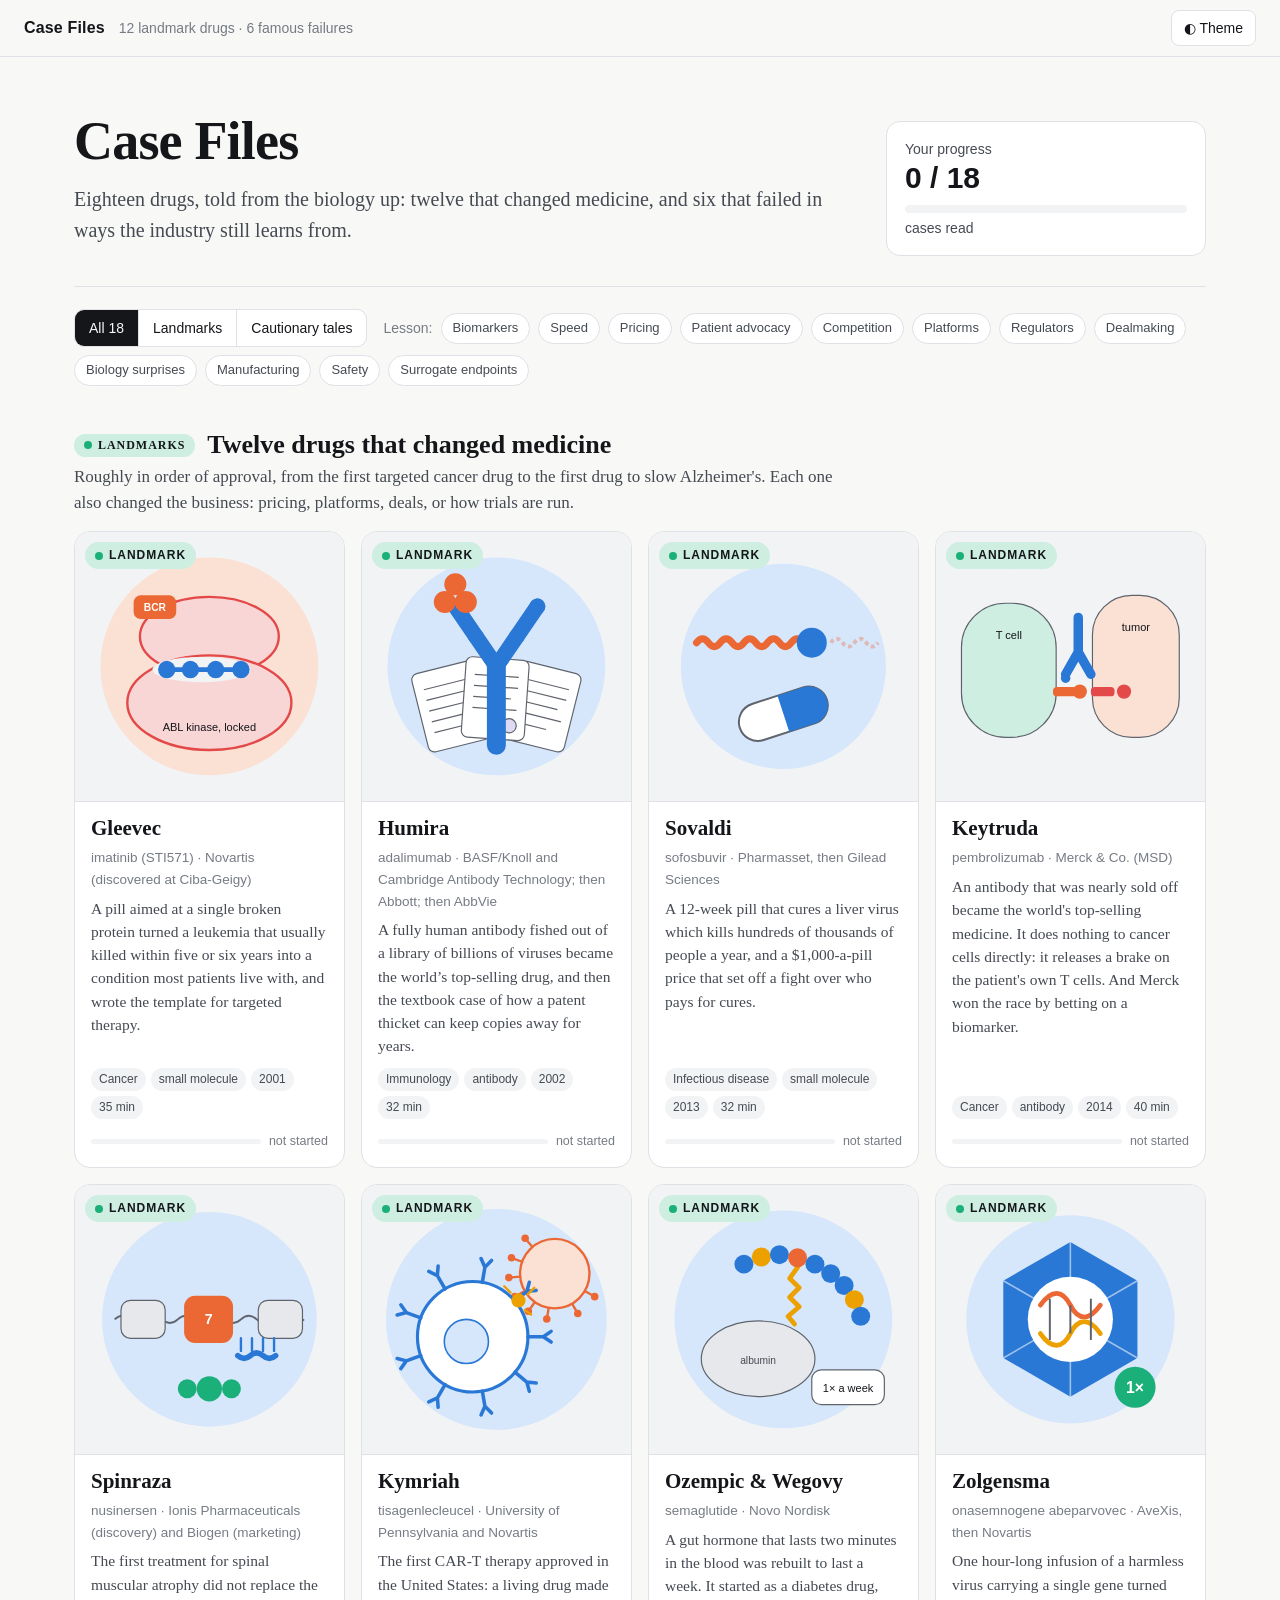
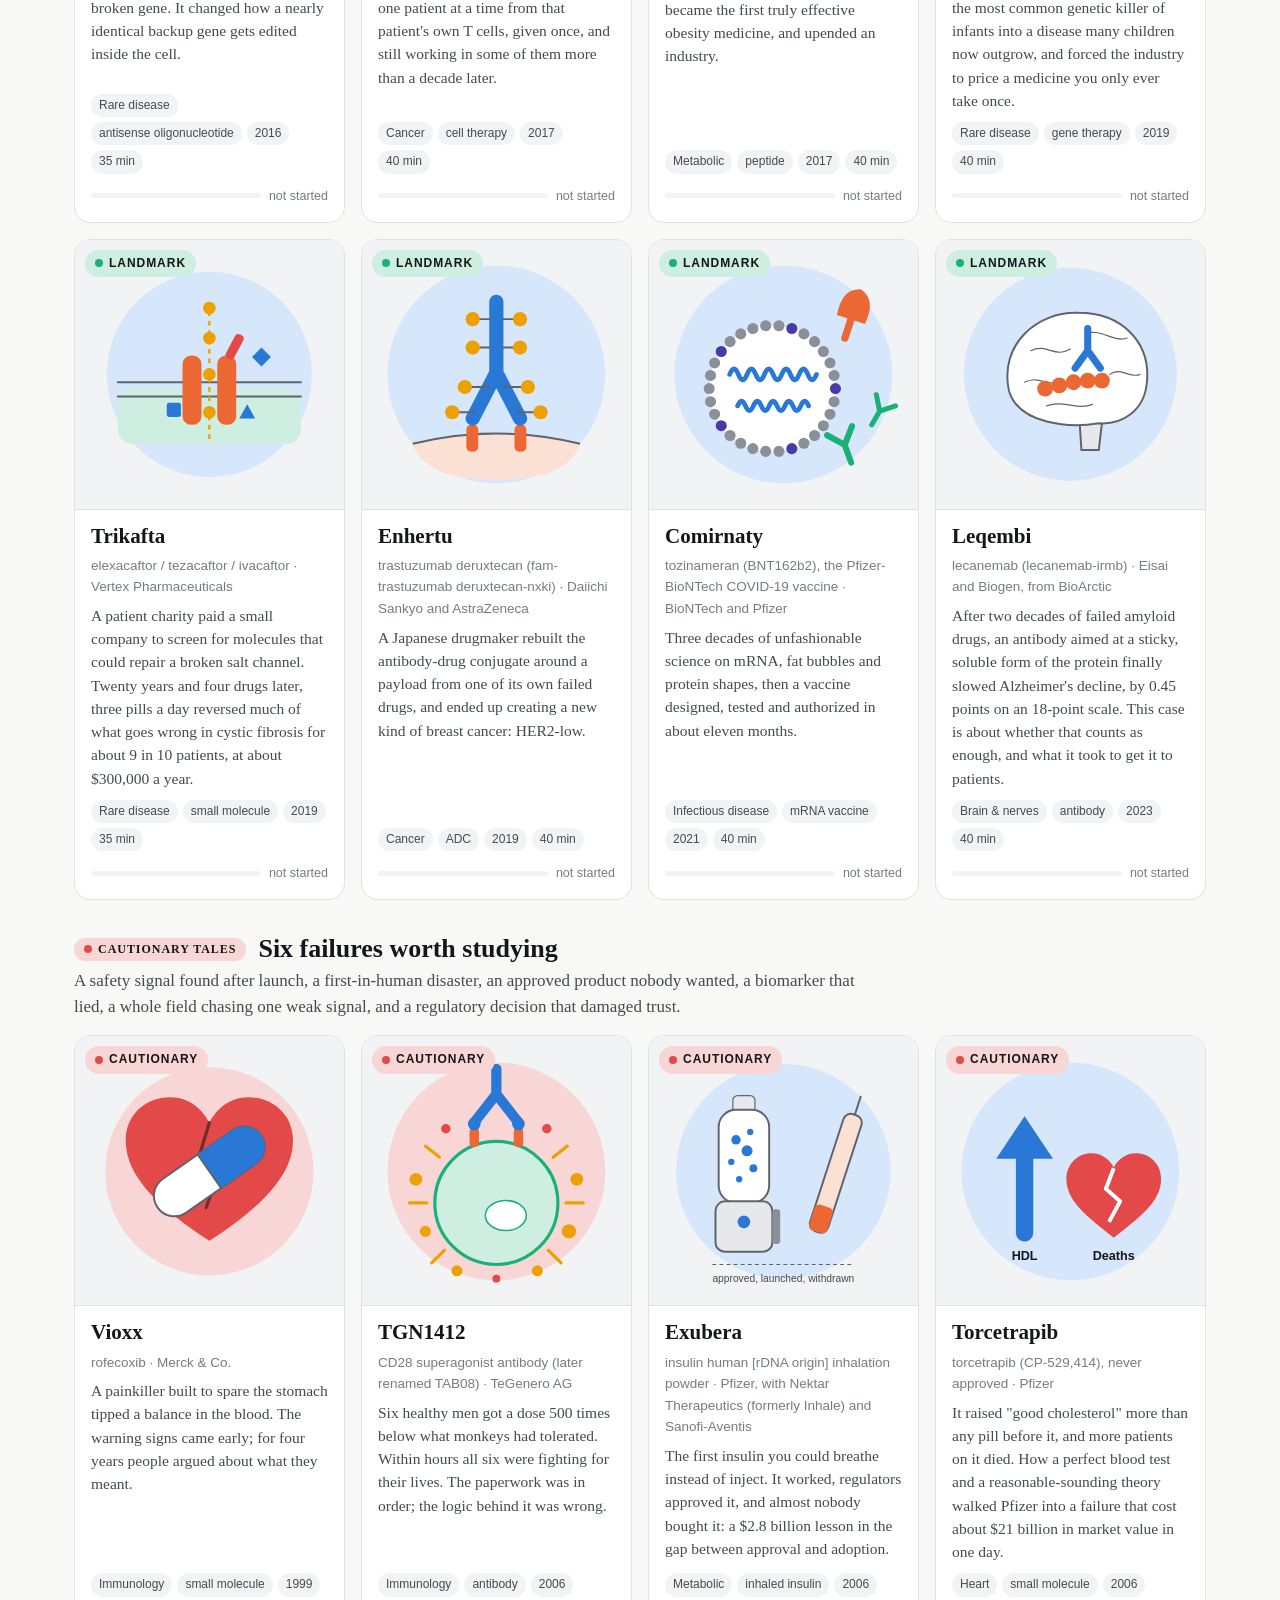
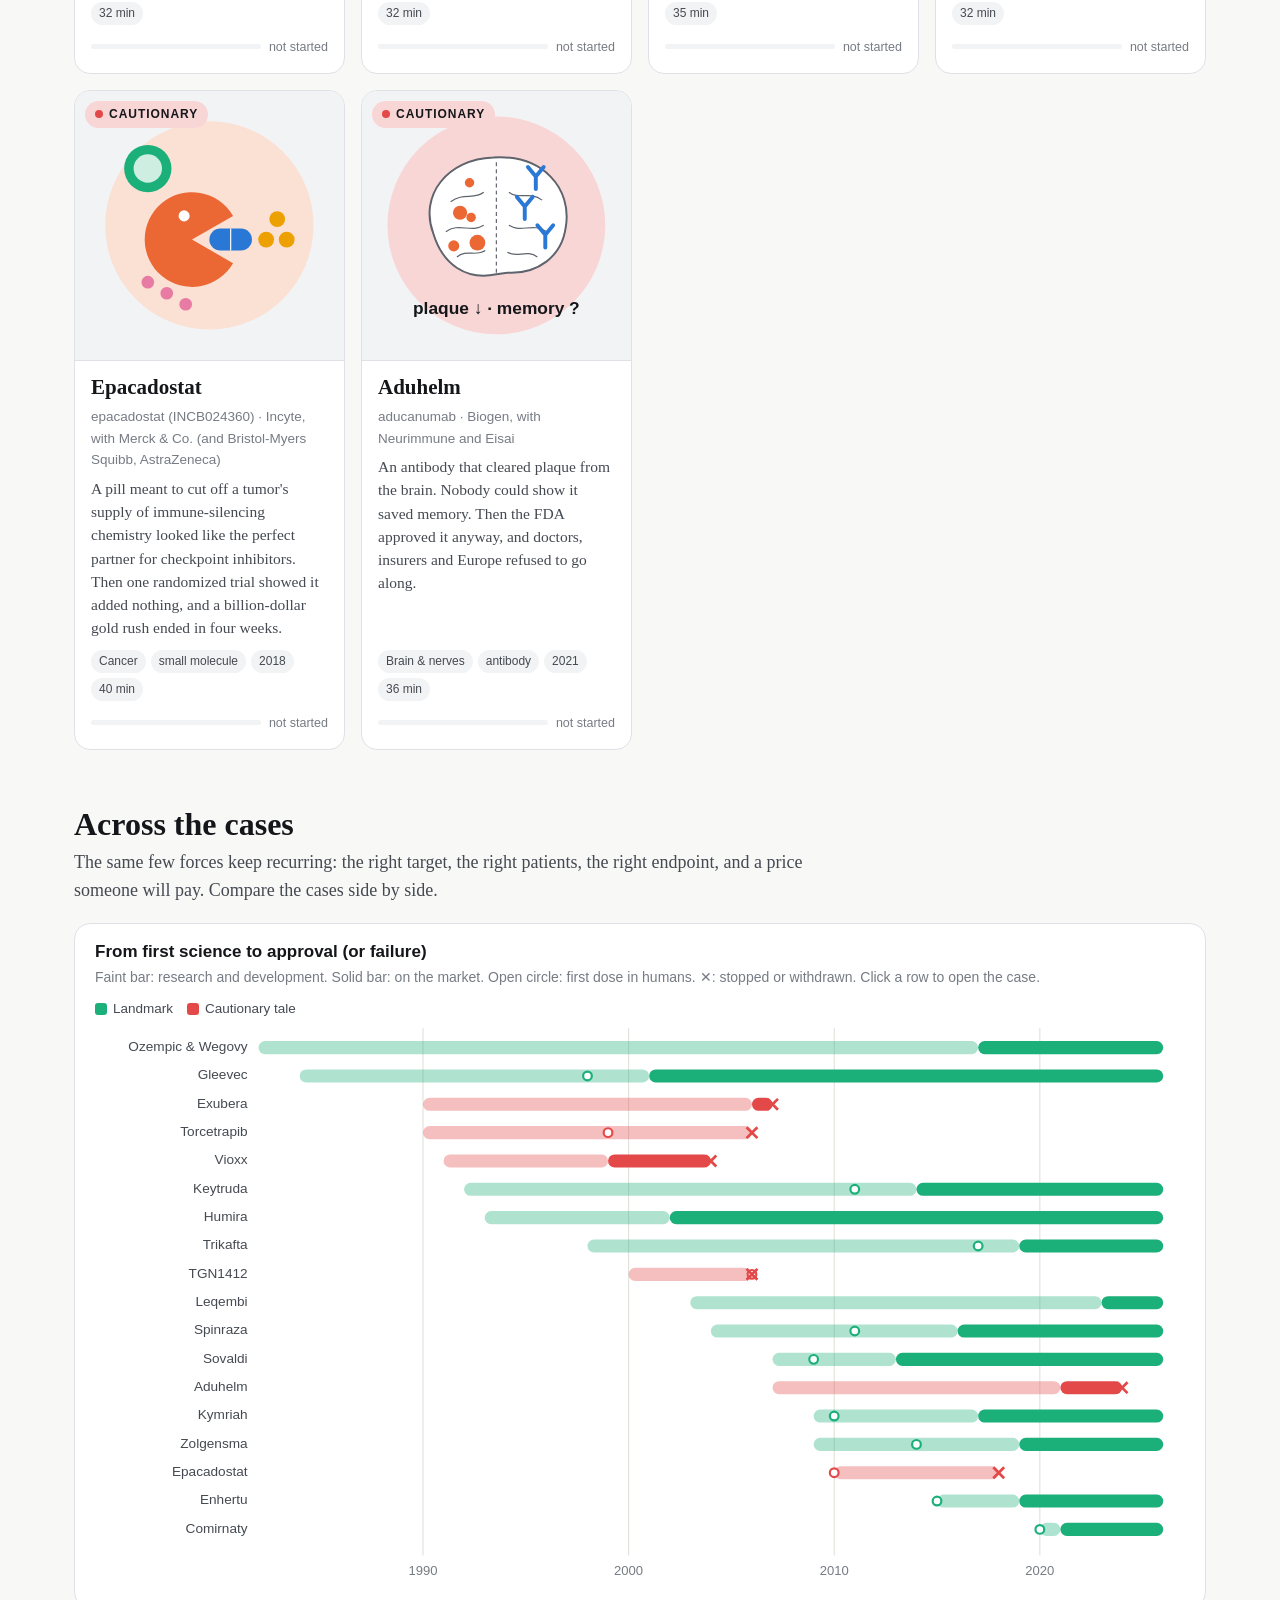
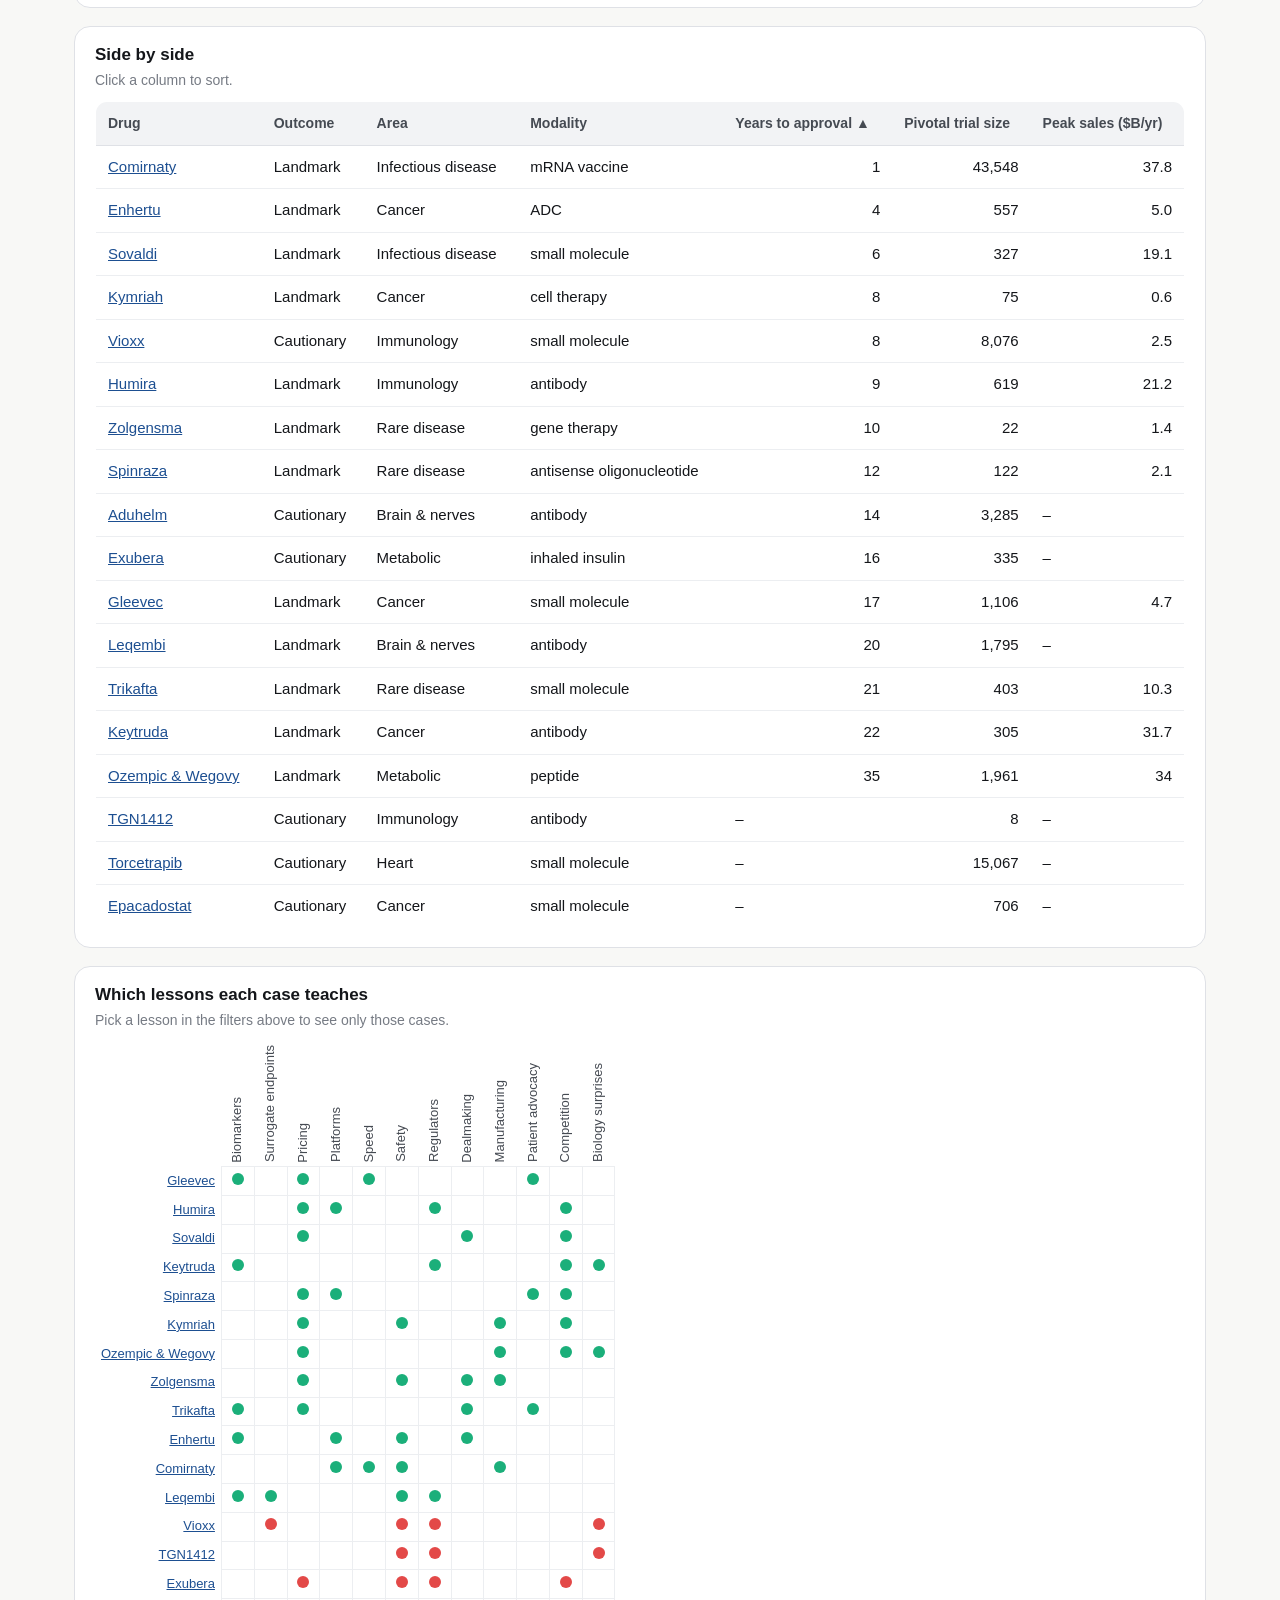
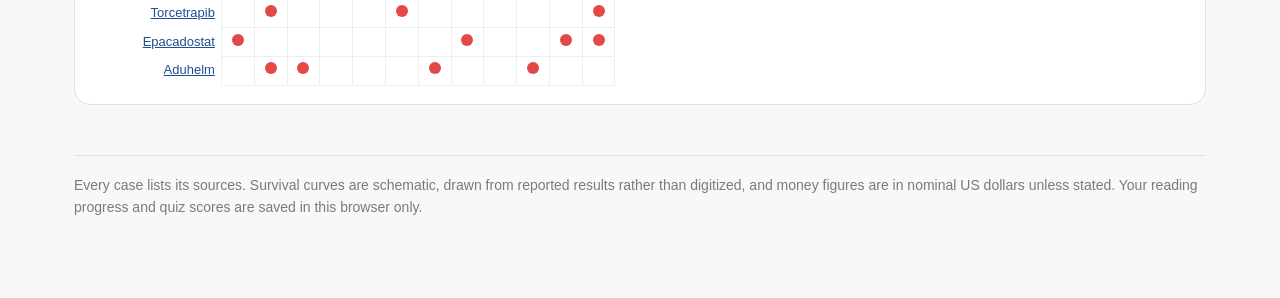
==== index.html @ f57b3790 "Case Files: 18 cases, engine, hub (baseline before overnight review) Co-Authored-By: Claude Opus 5.5" ====
<!doctype html>
<html lang="en">
<head>
<meta charset="utf-8">
<meta name="viewport" content="width=device-width, initial-scale=1">
<title>Case Files: 12 landmark drugs and 6 famous failures</title>
<link rel="stylesheet" href="shared/style.css">
<style>
  .wrap { max-width: 1180px; margin: 0 auto; padding: 0 24px 80px; }
  .hubhero { padding: 56px 0 30px; display: grid; grid-template-columns: minmax(0, 1fr) 320px; gap: 40px; align-items: end; border-bottom: 1px solid var(--rule); }
  @media (max-width: 860px) { .hubhero { grid-template-columns: 1fr; } }
  .hubhero h1 { font: 700 54px/1.05 var(--serif); margin: 0 0 14px; letter-spacing: -.015em; }
  .hubhero p { font: 400 20px/1.55 var(--serif); color: var(--ink-2); margin: 0 0 10px; max-width: 38em; }
  .me { background: var(--panel); border: 1px solid var(--rule); border-radius: 14px; padding: 16px 18px; }
  .me .v { font: 700 30px var(--sans); } .me .l { color: var(--ink-2); font-size: 14px; }
  .me .bar { height: 8px; background: var(--panel-2); border-radius: 99px; overflow: hidden; margin: 10px 0 4px; } .me .bar i { display: block; height: 100%; background: var(--win); }
  .filters { display: flex; flex-wrap: wrap; gap: 8px; align-items: center; padding: 22px 0 10px; }
  .seg { display: inline-flex; border: 1px solid var(--rule); border-radius: 10px; overflow: hidden; background: var(--panel); }
  .seg button { border: 0; background: none; padding: 7px 14px; font-size: 14px; border-right: 1px solid var(--rule); }
  .seg button:last-child { border-right: 0; }
  .seg button[aria-pressed="true"] { background: var(--ink); color: var(--paper); }
  .tchip { border: 1px solid var(--rule); background: var(--panel); border-radius: 999px; padding: 4px 11px; font-size: 13px; color: var(--ink-2); }
  .tchip[aria-pressed="true"] { background: var(--ink); color: var(--paper); border-color: var(--ink); }
  .grp-h { font: 700 26px var(--serif); margin: 34px 0 4px; display: flex; align-items: center; gap: 12px; }
  .grp-p { color: var(--ink-2); font: 400 17px/1.5 var(--serif); margin: 0 0 16px; max-width: 46em; }
  .cards { display: grid; grid-template-columns: repeat(auto-fill, minmax(270px, 1fr)); gap: 16px; }
  .ccard { display: flex; flex-direction: column; background: var(--panel); border: 1px solid var(--rule); border-radius: 16px; overflow: hidden; text-decoration: none; color: var(--ink); transition: transform .15s ease, box-shadow .15s ease; }
  .ccard:hover { transform: translateY(-2px); box-shadow: 0 10px 28px rgba(0,0,0,.08); }
  .ccard .art { background: var(--il-bg); aspect-ratio: 16 / 10; display: flex; align-items: center; justify-content: center; border-bottom: 1px solid var(--rule); position: relative; }
  .ccard .art svg { height: 88%; width: auto; }
  .ccard .art .k { position: absolute; top: 10px; left: 10px; }
  .ccard .body { padding: 14px 16px 16px; display: flex; flex-direction: column; gap: 6px; flex: 1; }
  .ccard h3 { font: 700 21px/1.2 var(--serif); margin: 0; }
  .ccard .gen { font-size: 13.5px; color: var(--ink-3); }
  .ccard .tag { font: 400 15.5px/1.5 var(--serif); color: var(--ink-2); flex: 1; }
  .ccard .meta { display: flex; flex-wrap: wrap; gap: 5px; margin-top: 4px; }
  .ccard .meta span { font-size: 12px; padding: 2px 8px; border-radius: 99px; background: var(--panel-2); color: var(--ink-2); }
  .ccard .prog { display: flex; align-items: center; gap: 8px; font-size: 12.5px; color: var(--ink-3); margin-top: 6px; }
  .ccard .prog .bar { flex: 1; height: 5px; background: var(--panel-2); border-radius: 99px; overflow: hidden; } .ccard .prog .bar i { display: block; height: 100%; background: var(--win); }
  .ccard.pending { opacity: .5; pointer-events: none; }
  .across { margin-top: 56px; }
  .across h2 { font: 700 32px var(--serif); margin: 0 0 6px; }
  .across > p { font: 400 18px/1.55 var(--serif); color: var(--ink-2); max-width: 44em; margin: 0 0 18px; }
  .panel { background: var(--panel); border: 1px solid var(--rule); border-radius: 16px; padding: 18px 20px; margin-bottom: 18px; }
  .panel h3 { font: 650 17px var(--sans); margin: 0 0 4px; } .panel .sub { color: var(--ink-3); font-size: 14px; margin-bottom: 10px; }
  table.cmp th { cursor: pointer; white-space: nowrap; user-select: none; }
  table.cmp td.n { text-align: right; font-variant-numeric: tabular-nums; }
  .matrix { overflow-x: auto; }
  .matrix table { border-collapse: collapse; font-size: 13px; }
  .matrix th { font-weight: 500; color: var(--ink-2); padding: 4px 6px; }
  .matrix th.rot { height: 120px; vertical-align: bottom; } .matrix th.rot div { writing-mode: vertical-rl; transform: rotate(180deg); white-space: nowrap; }
  .matrix td { width: 30px; height: 26px; text-align: center; border: 1px solid var(--rule-2); }
  .matrix td .d { display: inline-block; width: 12px; height: 12px; border-radius: 50%; }
  .matrix tr:hover td, .matrix tr:hover th { background: var(--wash); }
  .foot { margin-top: 50px; color: var(--ink-3); font-size: 14px; border-top: 1px solid var(--rule); padding-top: 18px; }
</style>
</head>
<body>
<div class="topbar"><a class="home" href="index.html">Case Files</a><span class="crumb">12 landmark drugs · 6 famous failures</span><span class="spacer"></span><button class="btn" id="themeBtn">◐ Theme</button></div>
<div class="wrap">
  <header class="hubhero">
    <div>
      <h1>Case Files</h1>
      <p>Eighteen drugs, told from the biology up: twelve that changed medicine, and six that failed in ways the industry still learns from.</p>
    </div>
    <div class="me" id="me"></div>
  </header>
  <div class="filters" id="filters"></div>
  <div id="groups"></div>
  <section class="across" id="across"></section>
  <div class="foot">Every case lists its sources. Survival curves are schematic, drawn from reported results rather than digitized, and money figures are in nominal US dollars unless stated. Your reading progress and quiz scores are saved in this browser only.</div>
</div>
<script src="shared/cases-index.js"></script>
<script src="shared/glossary.js"></script>
<script src="shared/engine.js"></script>
<script>
const {esc, fmt, store} = CF;
CF.wireTips();
document.getElementById('themeBtn').onclick = CF.toggleTheme;
const THEMES = {'biomarkers': 'Biomarkers', 'surrogate-endpoints': 'Surrogate endpoints', 'pricing': 'Pricing', 'platform': 'Platforms', 'speed': 'Speed', 'safety': 'Safety', 'regulatory': 'Regulators', 'dealmaking': 'Dealmaking', 'manufacturing': 'Manufacturing', 'patient-advocacy': 'Patient advocacy', 'competition': 'Competition', 'biology-surprise': 'Biology surprises'};
const AREAS = {oncology: 'Cancer', immunology: 'Immunology', metabolic: 'Metabolic', neuro: 'Brain & nerves', rare: 'Rare disease', infectious: 'Infectious disease', cardio: 'Heart'};
const S = {kind: 'all', theme: null};
let loaded = 0;
// load every case file; missing ones just show as "in preparation"
CASE_INDEX.forEach(k => { const sc = document.createElement('script'); sc.src = `cases/${k.id}.js`; sc.onload = sc.onerror = () => { if (++loaded === CASE_INDEX.length) render(); }; document.head.appendChild(sc); });

function render() {
  const all = CASE_INDEX.map(k => ({...k, c: CASES[k.id]}));
  // progress panel
  const read = all.filter(k => (store.get('progress:' + k.id, 0) || 0) >= 80).length, quizzes = all.map(k => store.get('quiz:' + k.id, null)).filter(Boolean);
  const qp = quizzes.length ? Math.round(100 * quizzes.reduce((a, q) => a + q.right, 0) / quizzes.reduce((a, q) => a + q.total, 0)) : null;
  document.getElementById('me').innerHTML = `<div class="l">Your progress</div><div class="v">${read} / ${all.length}</div><div class="bar"><i style="width:${100 * read / all.length}%"></i></div>
    <div class="l">cases read${quizzes.length ? ` · ${quizzes.length} quizzes taken, ${qp}% correct` : ''}</div>`;
  // filters
  const themesUsed = [...new Set(all.flatMap(k => (k.c && k.c.themes) || []))].filter(t => THEMES[t]);
  document.getElementById('filters').innerHTML = `<span class="seg">${[['all', 'All 18'], ['success', 'Landmarks'], ['failure', 'Cautionary tales']].map(([k, l]) => `<button data-kind="${k}" aria-pressed="${S.kind === k}">${l}</button>`).join('')}</span>
    <span style="color:var(--ink-3);font-size:14px;margin-left:8px">Lesson:</span>${themesUsed.map(t => `<button class="tchip" data-theme="${t}" aria-pressed="${S.theme === t}">${THEMES[t]}</button>`).join('')}`;
  document.getElementById('filters').onclick = e => { const b = e.target.closest('button'); if (!b) return;
    if (b.dataset.kind) S.kind = b.dataset.kind; if (b.dataset.theme) S.theme = S.theme === b.dataset.theme ? null : b.dataset.theme; render(); };
  const show = k => (S.kind === 'all' || k.kind === S.kind) && (!S.theme || (k.c && (k.c.themes || []).includes(S.theme)));
  const card = k => {
    const c = k.c, p = store.get('progress:' + k.id, 0) || 0, q = store.get('quiz:' + k.id, null);
    if (!c) return `<div class="ccard pending"><div class="art"><span class="badge ${k.kind} k">${k.kind === 'failure' ? 'Cautionary' : 'Landmark'}</span></div><div class="body"><h3>${esc(k.brand)}</h3><div class="tag">In preparation.</div></div></div>`;
    const yr = c.facts && (c.facts.approval || c.facts.end);
    return `<a class="ccard" href="case.html?id=${k.id}"><div class="art">${c.emblem || ''}<span class="badge ${k.kind} k">${k.kind === 'failure' ? 'Cautionary' : 'Landmark'}</span></div>
      <div class="body"><h3>${esc(c.brand)}</h3><div class="gen">${esc(c.generic || '')} · ${esc(c.company || '')}</div><div class="tag">${esc(String(c.tagline || '').replace(/\[\[([^\]|]+)(?:\|([^\]]+))?\]\]/g, (m, a, b) => b || a).replace(/<[^>]+>/g, ''))}</div>
      <div class="meta">${c.facts && AREAS[c.facts.area] ? `<span>${AREAS[c.facts.area]}</span>` : ''}${c.facts && c.facts.modality ? `<span>${esc(c.facts.modality)}</span>` : ''}${yr ? `<span>${yr}</span>` : ''}<span>${c.readingTime || 30} min</span></div>
      <div class="prog"><div class="bar"><i style="width:${p}%"></i></div>${q ? `quiz ${q.right}/${q.total}` : p ? p + '% read' : 'not started'}</div></div></a>`;
  };
  const grp = (kind, title, blurb) => { const ks = all.filter(k => k.kind === kind && show(k)); return ks.length ? `<h2 class="grp-h"><span class="badge ${kind}">${kind === 'failure' ? 'Cautionary tales' : 'Landmarks'}</span>${title}</h2><p class="grp-p">${blurb}</p><div class="cards">${ks.map(card).join('')}</div>` : ''; };
  document.getElementById('groups').innerHTML =
    grp('success', 'Twelve drugs that changed medicine', 'Roughly in order of approval, from the first targeted cancer drug to the first drug to slow Alzheimer\'s. Each one also changed the business: pricing, platforms, deals, or how trials are run.') +
    grp('failure', 'Six failures worth studying', 'A safety signal found after launch, a first-in-human disaster, an approved product nobody wanted, a biomarker that lied, a whole field chasing one weak signal, and a regulatory decision that damaged trust.');
  renderAcross(all.filter(k => k.c));
}

function renderAcross(ks) {
  const el = document.getElementById('across');
  if (!ks.length) { el.innerHTML = ''; return; }
  ks.forEach(k => { if (k.c.facts && !k.c.facts.start && k.c.facts.firstHuman) k.c.facts.start = k.c.facts.firstHuman; });   // no research-start year: begin the lane at first dosing
  const withF = ks.filter(k => k.c.facts && k.c.facts.start);
  // 1. timeline lanes
  const now = new Date().getFullYear(), y0 = Math.min(...withF.map(k => k.c.facts.start)), y1 = now;
  const Wd = 1000, L = 150, R = 20, lh = 26, H = withF.length * lh + 40, X = y => L + (Wd - L - R) * (y - y0) / (y1 - y0);
  const lanes = withF.slice().sort((a, b) => a.c.facts.start - b.c.facts.start);
  let svg = `<svg class="chart" viewBox="0 0 ${Wd} ${H}" width="100%" role="img" aria-label="Timeline of all cases">`;
  for (let y = Math.ceil(y0 / 10) * 10; y <= y1; y += 10) svg += `<line class="grid" x1="${X(y)}" x2="${X(y)}" y1="0" y2="${H - 24}"/><text x="${X(y)}" y="${H - 6}" text-anchor="middle">${y}</text>`;
  lanes.forEach((k, i) => {
    const f = k.c.facts, y = i * lh + 8, win = k.kind === 'success', endY = f.end || (win ? now : (f.approval || now));
    const col = win ? 'var(--win)' : 'var(--loss)';
    svg += `<text class="lbl" x="${L - 10}" y="${y + 13}" text-anchor="end">${esc(k.c.brand)}</text>`;
    svg += `<rect x="${X(f.start)}" y="${y + 4}" width="${Math.max(2, X(f.approval || endY) - X(f.start))}" height="12" rx="6" fill="${col}" opacity=".35"/>`;
    if (f.approval) svg += `<rect x="${X(f.approval)}" y="${y + 4}" width="${Math.max(2, X(endY) - X(f.approval))}" height="12" rx="6" fill="${col}"/>`;
    if (f.firstHuman) svg += `<circle cx="${X(f.firstHuman)}" cy="${y + 10}" r="4" fill="var(--panel)" stroke="${col}" stroke-width="2"/>`;
    if (f.end) svg += `<path d="M${X(f.end) - 5},${y + 5}l10,10M${X(f.end) + 5},${y + 5}l-10,10" stroke="var(--loss)" stroke-width="2.5"/>`;
    const tip = `<b>${esc(k.c.brand)}</b><br>Science begins: ${f.start}${f.firstHuman ? '<br>First in humans: ' + f.firstHuman : ''}${f.approval ? '<br>Approved: ' + f.approval : ''}${f.end ? '<br>Stopped or withdrawn: ' + f.end : ''}${f.approval ? `<br><span class="m">${f.approval - f.start} years from first science to approval</span>` : ''}`;
    svg += `<rect class="hit" x="0" y="${y}" width="${Wd}" height="${lh}" data-tip="${esc(tip)}" style="cursor:pointer" onclick="location.href='case.html?id=${k.id}'"/>`;
  });
  svg += '</svg>';
  // 2. comparison table
  const cols = [['brand', 'Drug', k => k.c.brand], ['kind', 'Outcome', k => k.kind === 'failure' ? 'Cautionary' : 'Landmark'], ['area', 'Area', k => AREAS[(k.c.facts || {}).area] || ''],
    ['mod', 'Modality', k => (k.c.facts || {}).modality || ''], ['yrs', 'Years to approval', k => (k.c.facts || {}).approval && k.c.facts.start ? k.c.facts.approval - k.c.facts.start : null],
    ['n', 'Pivotal trial size', k => (k.c.facts || {}).pivotalN ?? null], ['sales', 'Peak sales ($B/yr)', k => (k.c.facts || {}).peakSalesB ?? null]];
  const sortKey = S.sort || 'yrs', dir = S.dir || 1, get = cols.find(c => c[0] === sortKey)[2];
  const rows = ks.slice().sort((a, b) => { const x = get(a), y = get(b); if (x == null) return 1; if (y == null) return -1; return (typeof x === 'number' ? x - y : String(x).localeCompare(y)) * dir; });
  const table = `<div class="tbl-wrap"><table class="tbl cmp"><thead><tr>${cols.map(([k, l]) => `<th data-k="${k}">${l}${k === sortKey ? (dir > 0 ? ' ▲' : ' ▼') : ''}</th>`).join('')}</tr></thead><tbody>
    ${rows.map(k => `<tr>${cols.map(([c, l, g], i) => { const v = g(k); return i === 0 ? `<td><a href="case.html?id=${k.id}">${esc(v)}</a></td>` : `<td class="${typeof v === 'number' ? 'n' : ''}">${v == null ? '–' : typeof v === 'number' ? fmt(v, v % 1 ? 1 : 0) : esc(v)}</td>`; }).join('')}</tr>`).join('')}</tbody></table></div>`;
  // 3. theme matrix
  const themes = Object.keys(THEMES).filter(t => ks.some(k => (k.c.themes || []).includes(t)));
  const matrix = `<div class="matrix"><table><thead><tr><th></th>${themes.map(t => `<th class="rot"><div>${THEMES[t]}</div></th>`).join('')}</tr></thead><tbody>
    ${ks.map(k => `<tr><th style="text-align:right"><a href="case.html?id=${k.id}">${esc(k.c.brand)}</a></th>${themes.map(t => `<td>${(k.c.themes || []).includes(t) ? `<span class="d" style="background:${k.kind === 'failure' ? 'var(--loss)' : 'var(--win)'}" data-tip="${esc(`<b>${esc(k.c.brand)}</b>: ${THEMES[t]}`)}"></span>` : ''}</td>`).join('')}</tr>`).join('')}</tbody></table></div>`;
  el.innerHTML = `<h2>Across the cases</h2><p>The same few forces keep recurring: the right target, the right patients, the right endpoint, and a price someone will pay. Compare the cases side by side.</p>
    <div class="panel"><h3>From first science to approval (or failure)</h3><div class="sub">Faint bar: research and development. Solid bar: on the market. Open circle: first dose in humans. ✕: stopped or withdrawn. Click a row to open the case.</div>
      <div class="legend"><span><span class="sw" style="background:var(--win)"></span>Landmark</span><span><span class="sw" style="background:var(--loss)"></span>Cautionary tale</span></div>${svg}</div>
    <div class="panel"><h3>Side by side</h3><div class="sub">Click a column to sort.</div>${table}</div>
    <div class="panel"><h3>Which lessons each case teaches</h3><div class="sub">Pick a lesson in the filters above to see only those cases.</div>${matrix}</div>`;
  el.querySelector('table.cmp thead').onclick = e => { const th = e.target.closest('th'); if (!th) return; S.dir = S.sort === th.dataset.k ? -(S.dir || 1) : 1; S.sort = th.dataset.k; renderAcross(ks); };
}
</script>
</body>
</html>
---- shared/style.css ----
/* Case Files: shared styles. Pages use roles (vars), never raw colours, so light and dark both work. */
:root {
  color-scheme: light;
  --paper: #f8f8f6; --panel: #ffffff; --panel-2: #f2f3f5; --rule: #dfe1e6; --rule-2: #eceef1;
  --ink: #14161a; --ink-2: #454a52; --ink-3: #767b84; --accent: #1d4f91; --wash: rgba(20,22,26,.045);
  --serif: "Source Serif 4", "Source Serif Pro", "Iowan Old Style", Charter, Georgia, serif;
  --sans: -apple-system, BlinkMacSystemFont, "Segoe UI", Inter, Roboto, "Helvetica Neue", sans-serif;
  --mono: ui-monospace, "SF Mono", SFMono-Regular, Menlo, Consolas, monospace;
  /* chart series: validated categorical order (blue, orange, aqua, yellow, magenta, green, violet, red) */
  --s1: #2a78d6; --s2: #eb6834; --s3: #1baf7a; --s4: #eda100; --s5: #e87ba4; --s6: #008300; --s7: #4a3aa7; --s8: #e34948;
  --good: #0ca30c; --bad: #d03b3b; --warn: #fab219;
  --grid: #e1e0d9; --axis: #c3c2b7;
  /* illustration palette: solid accents + soft tints + ink */
  --il-1: #2a78d6; --il-2: #eb6834; --il-3: #1baf7a; --il-4: #eda100; --il-5: #e87ba4; --il-6: #4a3aa7; --il-7: #e34948; --il-8: #8a8f98;
  --il-1s: #d6e6fb; --il-2s: #fbe0d4; --il-3s: #cdeee1; --il-4s: #fbe9bf; --il-5s: #f9dce7; --il-6s: #dedaf3; --il-7s: #f8d6d6; --il-8s: #e7e8eb;
  --il-ink: #14161a; --il-ink-2: #454a52; --il-line: #5f646c; --il-paper: #ffffff; --il-bg: #f2f3f5;
  /* success / failure identity */
  --win: #1baf7a; --win-s: #cdeee1; --loss: #e34948; --loss-s: #f8d6d6;
}
:root[data-theme="dark"] {
  color-scheme: dark;
  --paper: #101113; --panel: #16171a; --panel-2: #1e2024; --rule: #2d3036; --rule-2: #23262b;
  --ink: #f1f2f4; --ink-2: #c2c6cd; --ink-3: #8a9099; --accent: #8db8f2; --wash: rgba(255,255,255,.05);
  --s1: #3987e5; --s2: #d95926; --s3: #199e70; --s4: #c98500; --s5: #d55181; --s6: #008300; --s7: #9085e9; --s8: #e66767;
  --grid: #2c2c2a; --axis: #383835;
  --il-1: #4a90e8; --il-2: #e0703f; --il-3: #22b07e; --il-4: #d49a17; --il-5: #de6a95; --il-6: #9085e9; --il-7: #e66767; --il-8: #8a9099;
  --il-1s: #1b2c44; --il-2s: #3d2418; --il-3s: #143529; --il-4s: #3a2e12; --il-5s: #3b1f2b; --il-6s: #26223f; --il-7s: #3e1d1d; --il-8s: #2a2d32;
  --il-ink: #f1f2f4; --il-ink-2: #c2c6cd; --il-line: #9aa0a8; --il-paper: #1e2024; --il-bg: #16171a;
  --win: #22b07e; --win-s: #143529; --loss: #e66767; --loss-s: #3e1d1d;
}
* { box-sizing: border-box; }
html { scroll-behavior: smooth; }
body { margin: 0; background: var(--paper); color: var(--ink); font: 16px/1.6 var(--sans); -webkit-font-smoothing: antialiased; }
a { color: var(--accent); }
button, input, select { font: inherit; color: inherit; }
button { cursor: pointer; }
.hidden { display: none !important; }

/* ---------- top bar ---------- */
.topbar { position: sticky; top: 0; z-index: 20; display: flex; align-items: center; gap: 14px; padding: 10px 24px; background: color-mix(in srgb, var(--paper) 88%, transparent); backdrop-filter: blur(8px); border-bottom: 1px solid var(--rule); }
.topbar .home { font-weight: 650; text-decoration: none; color: var(--ink); letter-spacing: .01em; }
.topbar .crumb { color: var(--ink-3); font-size: 14px; white-space: nowrap; overflow: hidden; text-overflow: ellipsis; }
.topbar .spacer { flex: 1; }
.btn { border: 1px solid var(--rule); background: var(--panel); border-radius: 8px; padding: 6px 12px; font-size: 14px; }
.btn:hover { background: var(--panel-2); }
.btn.primary { background: var(--ink); color: var(--paper); border-color: var(--ink); }
.btn.primary:hover { opacity: .9; }
.btn:disabled { opacity: .45; cursor: default; }
.progress { position: absolute; left: 0; bottom: -1px; height: 2px; background: var(--accent); width: 0; transition: width .1s linear; }

/* ---------- layout ---------- */
.layout { display: grid; grid-template-columns: 240px minmax(0, 1fr); gap: 40px; max-width: 1240px; margin: 0 auto; padding: 0 24px 80px; }
@media (max-width: 1000px) { .layout { grid-template-columns: 1fr; } .toc { display: none; } }
.toc { position: sticky; top: 64px; align-self: start; max-height: calc(100vh - 80px); overflow: auto; padding: 28px 0; font-size: 14px; }
.toc a { display: flex; gap: 8px; align-items: baseline; padding: 5px 8px; border-radius: 6px; color: var(--ink-2); text-decoration: none; line-height: 1.35; }
.toc a:hover { background: var(--wash); }
.toc a.active { color: var(--ink); font-weight: 600; background: var(--wash); }
.toc a .dot { width: 8px; height: 8px; border-radius: 50%; border: 1.5px solid var(--ink-3); flex: none; transform: translateY(-1px); }
.toc a.seen .dot { background: var(--ink-3); }
.toc a.done .dot { background: var(--win); border-color: var(--win); }
.toc .toc-h { font-size: 12px; text-transform: uppercase; letter-spacing: .08em; color: var(--ink-3); padding: 0 8px 8px; }
main { min-width: 0; }

/* ---------- hero ---------- */
.hero { display: grid; grid-template-columns: minmax(0, 1fr) 300px; gap: 36px; align-items: center; padding: 44px 0 28px; border-bottom: 1px solid var(--rule); }
@media (max-width: 800px) { .hero { grid-template-columns: 1fr; } .hero .emblem { max-width: 240px; } }
.badge { display: inline-flex; align-items: center; gap: 6px; font-size: 12px; font-weight: 650; letter-spacing: .08em; text-transform: uppercase; padding: 4px 10px; border-radius: 999px; }
.badge.success { background: var(--win-s); color: var(--ink); } .badge.success::before { content: ""; width: 8px; height: 8px; border-radius: 50%; background: var(--win); }
.badge.failure { background: var(--loss-s); color: var(--ink); } .badge.failure::before { content: ""; width: 8px; height: 8px; border-radius: 50%; background: var(--loss); }
.hero h1 { font: 700 44px/1.1 var(--serif); margin: 14px 0 6px; letter-spacing: -.01em; }
.hero .generic { font-size: 18px; color: var(--ink-2); margin-bottom: 14px; }
.hero .tagline { font: 400 21px/1.45 var(--serif); color: var(--ink); margin: 0 0 18px; max-width: 42em; }
.chips { display: flex; flex-wrap: wrap; gap: 6px; }
.chip { font-size: 13px; padding: 3px 10px; border-radius: 999px; background: var(--panel-2); color: var(--ink-2); border: 1px solid var(--rule-2); }
.chip b { color: var(--ink); font-weight: 600; }
.stats { display: grid; grid-template-columns: repeat(auto-fit, minmax(150px, 1fr)); gap: 12px; margin: 24px 0 0; }
.stat { background: var(--panel); border: 1px solid var(--rule); border-radius: 12px; padding: 14px 16px; }
.stat .v { font-size: 26px; font-weight: 650; line-height: 1.15; }
.stat .l { font-size: 13px; color: var(--ink-2); margin-top: 4px; line-height: 1.35; }
.stat .n { font-size: 12px; color: var(--ink-3); margin-top: 4px; }
.emblem svg { width: 100%; height: auto; display: block; }
.readtime { color: var(--ink-3); font-size: 14px; margin-top: 14px; }

/* ---------- sections ---------- */
.sec { padding: 44px 0 8px; scroll-margin-top: 60px; }
.sec > h2 { font: 700 30px/1.2 var(--serif); margin: 0 0 6px; letter-spacing: -.005em; }
.sec > .kicker { font-size: 12px; font-weight: 650; letter-spacing: .1em; text-transform: uppercase; color: var(--ink-3); margin-bottom: 6px; }
.sec > .intro { font: 400 18px/1.6 var(--serif); color: var(--ink-2); margin: 6px 0 20px; max-width: 42em; }
.prose { font: 400 18.5px/1.72 var(--serif); max-width: 42em; }
.prose p { margin: 0 0 1.05em; }
.prose h3 { font: 650 20px/1.3 var(--sans); margin: 1.6em 0 .5em; }
.prose ul, .prose ol { padding-left: 1.3em; margin: 0 0 1.05em; } .prose li { margin: .3em 0; }
.prose blockquote.pull { font: italic 400 24px/1.45 var(--serif); margin: 1.4em 0; padding: 0 0 0 20px; border-left: 3px solid var(--accent); color: var(--ink); }
.prose blockquote.pull cite { display: block; font: 400 14px/1.4 var(--sans); color: var(--ink-3); margin-top: 8px; font-style: normal; }
.prose aside.note { font: 400 15px/1.55 var(--sans); background: var(--panel-2); border-radius: 10px; padding: 12px 14px; margin: 1.2em 0; color: var(--ink-2); }
.prose .figure-inline { margin: 1.6em 0; }
.prose strong { font-weight: 650; }
.wide { max-width: 980px; }
.card { background: var(--panel); border: 1px solid var(--rule); border-radius: 14px; padding: 20px 22px; }
.caption { font-size: 14px; color: var(--ink-3); margin-top: 10px; line-height: 1.5; }
.caption b { color: var(--ink-2); }

/* glossary terms */
.term { border-bottom: 1.5px dotted var(--ink-3); cursor: help; }
.term:hover { border-bottom-color: var(--accent); color: var(--accent); }
#tip { position: fixed; z-index: 50; max-width: 340px; background: var(--panel); color: var(--ink); border: 1px solid var(--rule); border-radius: 10px; box-shadow: 0 8px 28px rgba(0,0,0,.14); padding: 10px 12px; font: 400 14px/1.5 var(--sans); pointer-events: none; display: none; }
#tip b { font-weight: 650; }
#tip .m { color: var(--ink-2); }
#tip .sw { display: inline-block; width: 10px; height: 10px; border-radius: 2px; margin-right: 6px; vertical-align: -1px; }

/* ---------- illustration classes (use these, never raw colours) ---------- */
svg .il-1 { fill: var(--il-1); } svg .il-2 { fill: var(--il-2); } svg .il-3 { fill: var(--il-3); } svg .il-4 { fill: var(--il-4); }
svg .il-5 { fill: var(--il-5); } svg .il-6 { fill: var(--il-6); } svg .il-7 { fill: var(--il-7); } svg .il-8 { fill: var(--il-8); }
svg .il-1s { fill: var(--il-1s); } svg .il-2s { fill: var(--il-2s); } svg .il-3s { fill: var(--il-3s); } svg .il-4s { fill: var(--il-4s); }
svg .il-5s { fill: var(--il-5s); } svg .il-6s { fill: var(--il-6s); } svg .il-7s { fill: var(--il-7s); } svg .il-8s { fill: var(--il-8s); }
svg .il-paper { fill: var(--il-paper); } svg .il-bg { fill: var(--il-bg); } svg .il-none { fill: none; }
svg .il-line { stroke: var(--il-line); stroke-width: 1.5; } svg .il-line2 { stroke: var(--il-line); stroke-width: 2.5; }
svg .il-dash { stroke-dasharray: 5 4; }
svg .st-1 { stroke: var(--il-1); } svg .st-2 { stroke: var(--il-2); } svg .st-3 { stroke: var(--il-3); } svg .st-4 { stroke: var(--il-4); }
svg .st-5 { stroke: var(--il-5); } svg .st-6 { stroke: var(--il-6); } svg .st-7 { stroke: var(--il-7); } svg .st-ink { stroke: var(--il-ink); }
svg .il-text { fill: var(--il-ink); font: 500 14px var(--sans); }
svg .il-text-2 { fill: var(--il-ink-2); font: 400 13px var(--sans); }
svg .il-title { fill: var(--il-ink); font: 650 16px var(--sans); }
svg .il-small { fill: var(--il-ink-2); font: 400 11.5px var(--sans); }
svg .il-num { fill: var(--il-ink); font: 700 22px var(--sans); }
svg .il-white { fill: #fff; font: 600 13px var(--sans); }
svg [data-part] { transition: opacity .45s ease, transform .7s cubic-bezier(.4,.1,.2,1), filter .45s ease; transform-box: fill-box; transform-origin: center; }
svg .ghost { opacity: .12; }
svg .gone { opacity: 0; }
svg .focus { filter: drop-shadow(0 0 6px color-mix(in srgb, var(--accent) 70%, transparent)); }
@keyframes pulse { 0%, 100% { opacity: 1; } 50% { opacity: .55; } }
svg .pulse { animation: pulse 1.6s ease-in-out infinite; }
@keyframes flow { to { stroke-dashoffset: -18; } }
svg .flow { stroke-dasharray: 6 6; animation: flow .9s linear infinite; }
@media (prefers-reduced-motion: reduce) { svg .pulse, svg .flow { animation: none; } svg [data-part] { transition: none; } }

/* figure with hotspots */
.fig { margin: 8px 0 0; }
.fig .canvas { background: var(--il-bg); border: 1px solid var(--rule); border-radius: 14px; padding: 14px; }
.fig svg { width: 100%; height: auto; display: block; }
.fig [data-part].hot { cursor: pointer; }
.fig [data-part].hot:hover { filter: drop-shadow(0 0 5px color-mix(in srgb, var(--accent) 60%, transparent)); }
.hotinfo { margin-top: 12px; min-height: 64px; background: var(--panel); border: 1px solid var(--rule); border-radius: 12px; padding: 12px 14px; font-size: 15px; line-height: 1.55; }
.hotinfo .h { font-weight: 650; margin-bottom: 2px; }
.hotinfo .hint { color: var(--ink-3); }
.hotlist { display: flex; flex-wrap: wrap; gap: 6px; margin-top: 10px; }
.hotlist button { border: 1px solid var(--rule); background: var(--panel); border-radius: 999px; font-size: 13px; padding: 3px 10px; }
.hotlist button[aria-pressed="true"] { background: var(--ink); color: var(--paper); border-color: var(--ink); }

/* mechanism stepper */
.mech { display: grid; grid-template-columns: 1fr; gap: 12px; align-items: start; }   /* diagram full width, step text below: illustrations read ~1.6x larger */
@media (max-width: 860px) { .mech { grid-template-columns: 1fr; } }
.mech .stage svg { width: 100%; height: auto; display: block; }
.mech .stage { background: var(--il-bg); border: 1px solid var(--rule); border-radius: 14px; padding: 14px; position: relative; }
.mech .panel { background: var(--panel); border: 1px solid var(--rule); border-radius: 14px; padding: 16px 20px; display: grid; grid-template-columns: minmax(0, 1fr) auto; column-gap: 24px; align-items: start; }
.mech .panel .stepno, .mech .panel h3, .mech .panel .txt { grid-column: 1; }
.mech .panel .ctrl { grid-column: 2; grid-row: 1 / span 3; flex-direction: column; align-items: stretch; margin-top: 0; min-width: 150px; }
.mech .panel .ctrl .dots { justify-content: center; flex: none; order: 3; margin-top: 4px; }
.mech .panel .kbd { grid-column: 1 / -1; }
@media (max-width: 700px) { .mech .panel { grid-template-columns: 1fr; } .mech .panel .ctrl { grid-column: 1; grid-row: auto; flex-direction: row; } }
.mech .stepno { font-size: 12px; font-weight: 650; letter-spacing: .1em; text-transform: uppercase; color: var(--ink-3); }
.mech .panel h3 { font: 650 19px/1.3 var(--sans); margin: 6px 0 8px; }
.mech .panel .txt { font: 400 17px/1.62 var(--serif); color: var(--ink); min-height: 84px; }
.mech .ctrl { display: flex; gap: 8px; align-items: center; margin-top: 16px; flex-wrap: wrap; }
.mech .dots { display: flex; gap: 6px; flex: 1; }
.mech .dots button { width: 10px; height: 10px; border-radius: 50%; border: 0; background: var(--rule); padding: 0; }
.mech .dots button.on { background: var(--ink); }
.mech .kbd { font-size: 12px; color: var(--ink-3); margin-top: 10px; }

/* timeline */
.tl-filters { display: flex; flex-wrap: wrap; gap: 6px; margin-bottom: 14px; }
.tl-filters button { display: inline-flex; gap: 6px; align-items: center; border: 1px solid var(--rule); background: var(--panel); border-radius: 999px; font-size: 13px; padding: 3px 11px; }
.tl-filters button[aria-pressed="false"] { opacity: .45; }
.tl-filters .sw, .tl .sw { width: 9px; height: 9px; border-radius: 50%; display: inline-block; }
.tl-strip { position: relative; height: 54px; margin: 6px 0 18px; }
.tl-strip .axis { position: absolute; left: 0; right: 0; top: 24px; height: 2px; background: var(--rule); }
.tl-strip .yr { position: absolute; top: 34px; font-size: 11px; color: var(--ink-3); transform: translateX(-50%); }
.tl-strip .pin { position: absolute; top: 17px; width: 14px; height: 14px; border-radius: 50%; border: 2px solid var(--paper); transform: translateX(-50%); cursor: pointer; }
.tl-strip .pin:hover, .tl-strip .pin.on { transform: translateX(-50%) scale(1.35); }
.tl { position: relative; margin-left: 8px; border-left: 2px solid var(--rule); padding-left: 22px; max-width: 46em; }
.tl .ev { position: relative; padding: 4px 0 18px; }
.tl .ev::before { content: ""; position: absolute; left: -30px; top: 10px; width: 12px; height: 12px; border-radius: 50%; background: var(--c, var(--ink-3)); border: 2px solid var(--paper); }
.tl .ev .when { font: 650 13px var(--sans); color: var(--ink-3); letter-spacing: .02em; }
.tl .ev .what { font: 650 17px/1.35 var(--sans); margin: 2px 0 4px; }
.tl .ev .more { font: 400 16px/1.6 var(--serif); color: var(--ink-2); }
.tl .ev.flash { animation: flash 1.2s ease; }
@keyframes flash { 0% { background: color-mix(in srgb, var(--accent) 16%, transparent); } 100% { background: transparent; } }

/* trial */
.trial-design { overflow-x: auto; }
.trial-design svg { min-width: 640px; width: 100%; height: auto; display: block; }
.predict { margin: 18px 0; background: var(--panel); border: 1px solid var(--rule); border-radius: 14px; padding: 18px 20px; }
.predict .q { font: 650 17px/1.4 var(--sans); margin-bottom: 12px; }
.opts { display: grid; gap: 8px; }
.opts button { text-align: left; border: 1px solid var(--rule); background: var(--panel); border-radius: 10px; padding: 10px 14px; font-size: 15.5px; line-height: 1.45; }
.opts button:hover:not(:disabled) { background: var(--panel-2); }
.opts button.right { border-color: var(--win); background: var(--win-s); }
.opts button.wrong { border-color: var(--loss); background: var(--loss-s); }
.opts button:disabled { cursor: default; }
.explain { margin-top: 12px; font: 400 16px/1.6 var(--serif); color: var(--ink); }
.explain .verdict { font: 650 14px var(--sans); margin-right: 6px; }
.locked { position: relative; }
.locked .veil { position: absolute; inset: 0; z-index: 2; display: flex; align-items: center; justify-content: center; background: color-mix(in srgb, var(--paper) 72%, transparent); backdrop-filter: blur(6px); border-radius: 14px; }
.chartbox { background: var(--panel); border: 1px solid var(--rule); border-radius: 14px; padding: 16px 18px; }
.chartbox h4 { font: 650 16px var(--sans); margin: 0 0 2px; }
.chartbox .sub { font-size: 14px; color: var(--ink-3); margin-bottom: 8px; }
.legend { display: flex; flex-wrap: wrap; gap: 14px; font-size: 13.5px; color: var(--ink-2); margin: 4px 0 8px; }
.legend span { display: inline-flex; align-items: center; gap: 6px; }
.legend .sw { width: 12px; height: 12px; border-radius: 3px; display: inline-block; }
.legend .ln { width: 16px; height: 3px; border-radius: 2px; display: inline-block; }
svg.chart text { fill: var(--ink-3); font: 400 12px var(--sans); }
svg.chart .lbl { fill: var(--ink-2); font-size: 12.5px; }
svg.chart .val { fill: var(--ink); font: 600 12.5px var(--sans); font-variant-numeric: tabular-nums; }
svg.chart .grid { stroke: var(--grid); }
svg.chart .axis { stroke: var(--axis); }
svg.chart .hit { fill: transparent; }
svg.chart .cross { stroke: var(--ink-3); stroke-dasharray: 3 3; }
.takeaway { margin-top: 14px; font: 400 17px/1.6 var(--serif); }
.kv { display: grid; grid-template-columns: max-content 1fr; gap: 6px 16px; font-size: 15px; margin: 0; }
.kv dt { color: var(--ink-3); } .kv dd { margin: 0; }

/* callouts */
.callout { border-radius: 14px; padding: 18px 20px 16px; margin: 8px 0; max-width: 46em; border: 1px solid var(--rule); background: var(--panel); position: relative; }
.callout .ch { display: flex; gap: 10px; align-items: center; font: 650 13px var(--sans); letter-spacing: .08em; text-transform: uppercase; color: var(--ink-3); margin-bottom: 6px; }
.callout .ch i { width: 26px; height: 26px; border-radius: 8px; display: inline-flex; align-items: center; justify-content: center; font-style: normal; font-size: 15px; color: #fff; }
.callout h3 { font: 650 19px/1.35 var(--sans); margin: 0 0 6px; }
.callout .body { font: 400 17px/1.62 var(--serif); }
.callout .body p { margin: 0 0 .8em; } .callout .body p:last-child { margin: 0; }
.callout.lesson { border-left: 4px solid var(--il-1); } .callout.lesson .ch i { background: var(--il-1); }
.callout.product { border-left: 4px solid var(--il-6); } .callout.product .ch i { background: var(--il-6); }
.callout.misconception { border-left: 4px solid var(--il-2); } .callout.misconception .ch i { background: var(--il-2); }
.callout.numbers { border-left: 4px solid var(--il-3); } .callout.numbers .ch i { background: var(--il-3); }
.callout.whatif { border-left: 4px solid var(--il-5); } .callout.whatif .ch i { background: var(--il-5); }

/* decision */
.decision { background: var(--panel); border: 1px solid var(--rule); border-radius: 14px; padding: 20px 22px; max-width: 50em; }
.decision .scen { font: 400 17.5px/1.62 var(--serif); margin-bottom: 14px; }
.decision .role { font: 650 13px var(--sans); letter-spacing: .08em; text-transform: uppercase; color: var(--ink-3); margin-bottom: 6px; }
.decision .out { margin-top: 14px; border-top: 1px solid var(--rule); padding-top: 14px; font: 400 16.5px/1.62 var(--serif); }
.decision .out .real { margin-top: 10px; background: var(--panel-2); border-radius: 10px; padding: 12px 14px; font-size: 16px; }

/* table */
.tbl-wrap { overflow-x: auto; }
table.tbl { border-collapse: collapse; width: 100%; font-size: 15px; background: var(--panel); border: 1px solid var(--rule); border-radius: 12px; overflow: hidden; }
table.tbl th { text-align: left; font-weight: 600; color: var(--ink-2); background: var(--panel-2); padding: 10px 12px; border-bottom: 1px solid var(--rule); font-size: 14px; }
table.tbl td { padding: 10px 12px; border-bottom: 1px solid var(--rule-2); vertical-align: top; line-height: 1.5; }
table.tbl tr:last-child td { border-bottom: 0; }

/* slider explorer */
.explorer { background: var(--panel); border: 1px solid var(--rule); border-radius: 14px; padding: 18px 20px; }
.explorer label { display: grid; grid-template-columns: 180px 1fr 90px; gap: 12px; align-items: center; font-size: 15px; margin: 8px 0; }
.explorer input[type=range] { width: 100%; accent-color: var(--accent); }
.explorer .out { font-variant-numeric: tabular-nums; font-weight: 600; text-align: right; }
.explorer .result { margin-top: 14px; font: 400 17px/1.6 var(--serif); }
@media (max-width: 640px) { .explorer label { grid-template-columns: 1fr; } }

/* quiz */
.quiz .qcard { background: var(--panel); border: 1px solid var(--rule); border-radius: 14px; padding: 18px 20px; margin-bottom: 14px; max-width: 50em; }
.quiz .qn { font-size: 12px; font-weight: 650; letter-spacing: .1em; text-transform: uppercase; color: var(--ink-3); }
.quiz .q { font: 650 17px/1.45 var(--sans); margin: 4px 0 12px; }
.quiz .score { font: 650 18px var(--sans); margin: 8px 0 16px; }

/* lessons */
.lessons { display: grid; grid-template-columns: repeat(auto-fit, minmax(260px, 1fr)); gap: 14px; }
.lesson-card { background: var(--panel); border: 1px solid var(--rule); border-radius: 14px; padding: 16px 18px; }
.lesson-card .n { font: 700 28px var(--serif); color: var(--ink-3); line-height: 1; }
.lesson-card h3 { font: 650 17px/1.35 var(--sans); margin: 8px 0 6px; }
.lesson-card p { font: 400 15.5px/1.55 var(--serif); margin: 0; color: var(--ink-2); }
.lesson-card .links { margin-top: 10px; display: flex; flex-wrap: wrap; gap: 6px; }
.lesson-card .links a { font-size: 13px; text-decoration: none; padding: 2px 9px; border-radius: 999px; background: var(--panel-2); border: 1px solid var(--rule-2); }

/* sources */
.sources ol { font-size: 14.5px; color: var(--ink-2); padding-left: 1.4em; max-width: 52em; }
.sources li { margin: .35em 0; line-height: 1.5; }

/* footer nav */
.nextprev { display: grid; grid-template-columns: 1fr 1fr; gap: 14px; margin-top: 50px; }
.nextprev a { display: block; background: var(--panel); border: 1px solid var(--rule); border-radius: 14px; padding: 16px 18px; text-decoration: none; color: var(--ink); }
.nextprev a:hover { background: var(--panel-2); }
.nextprev .d { font-size: 12px; letter-spacing: .08em; text-transform: uppercase; color: var(--ink-3); }
.nextprev .t { font: 650 18px var(--serif); margin-top: 4px; }
.nextprev .r { text-align: right; }
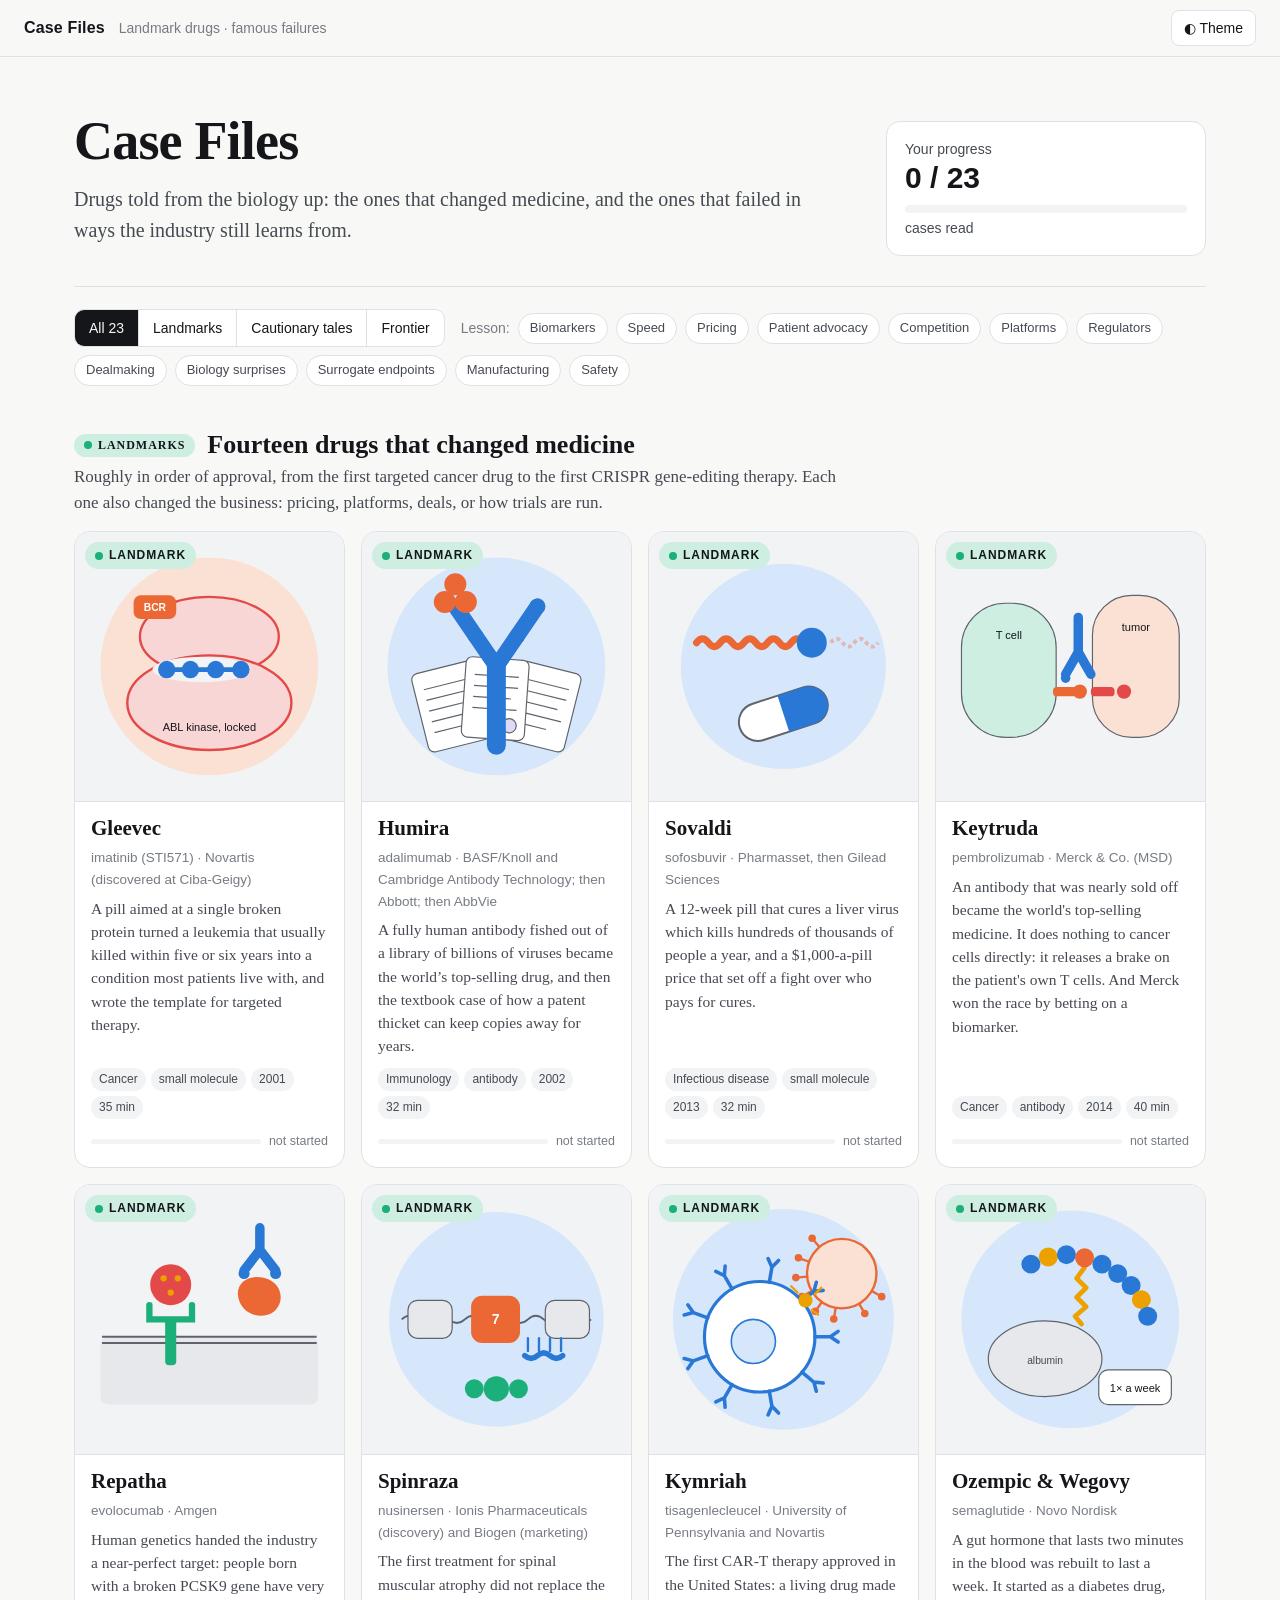
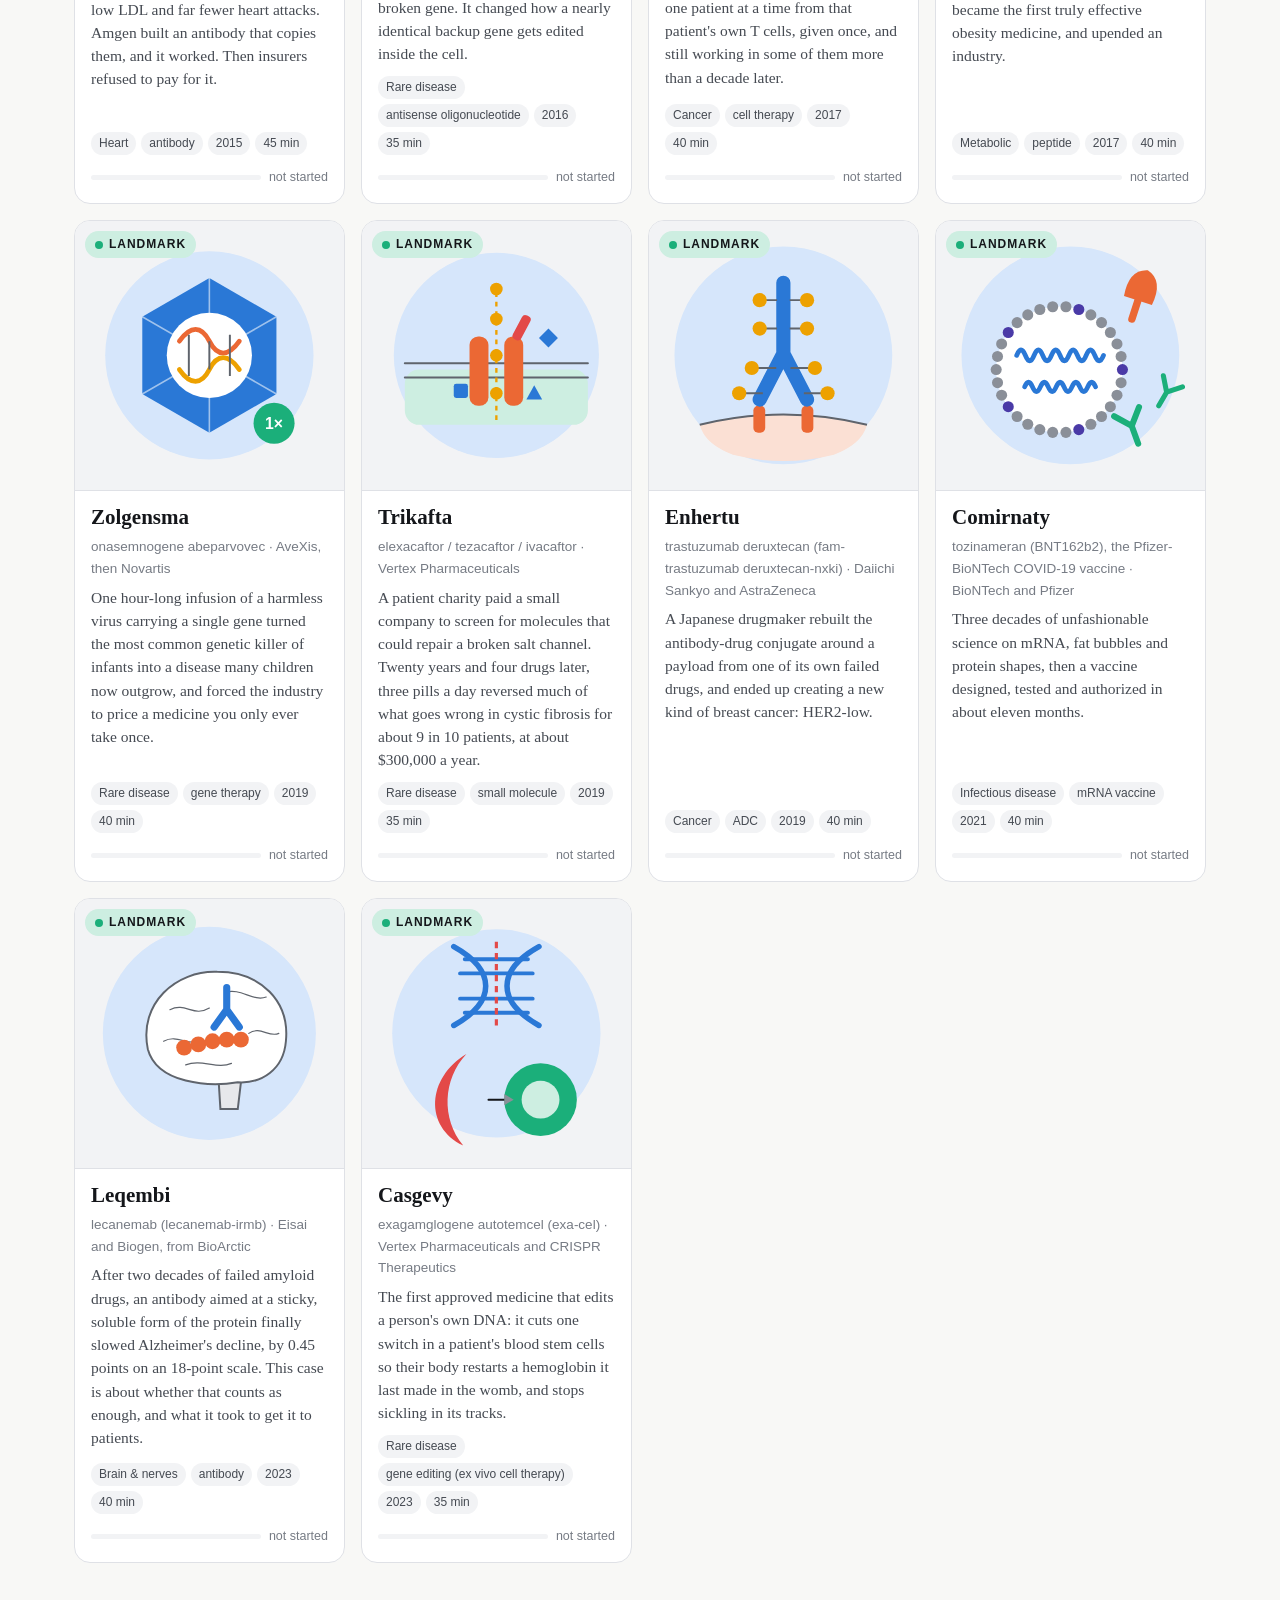
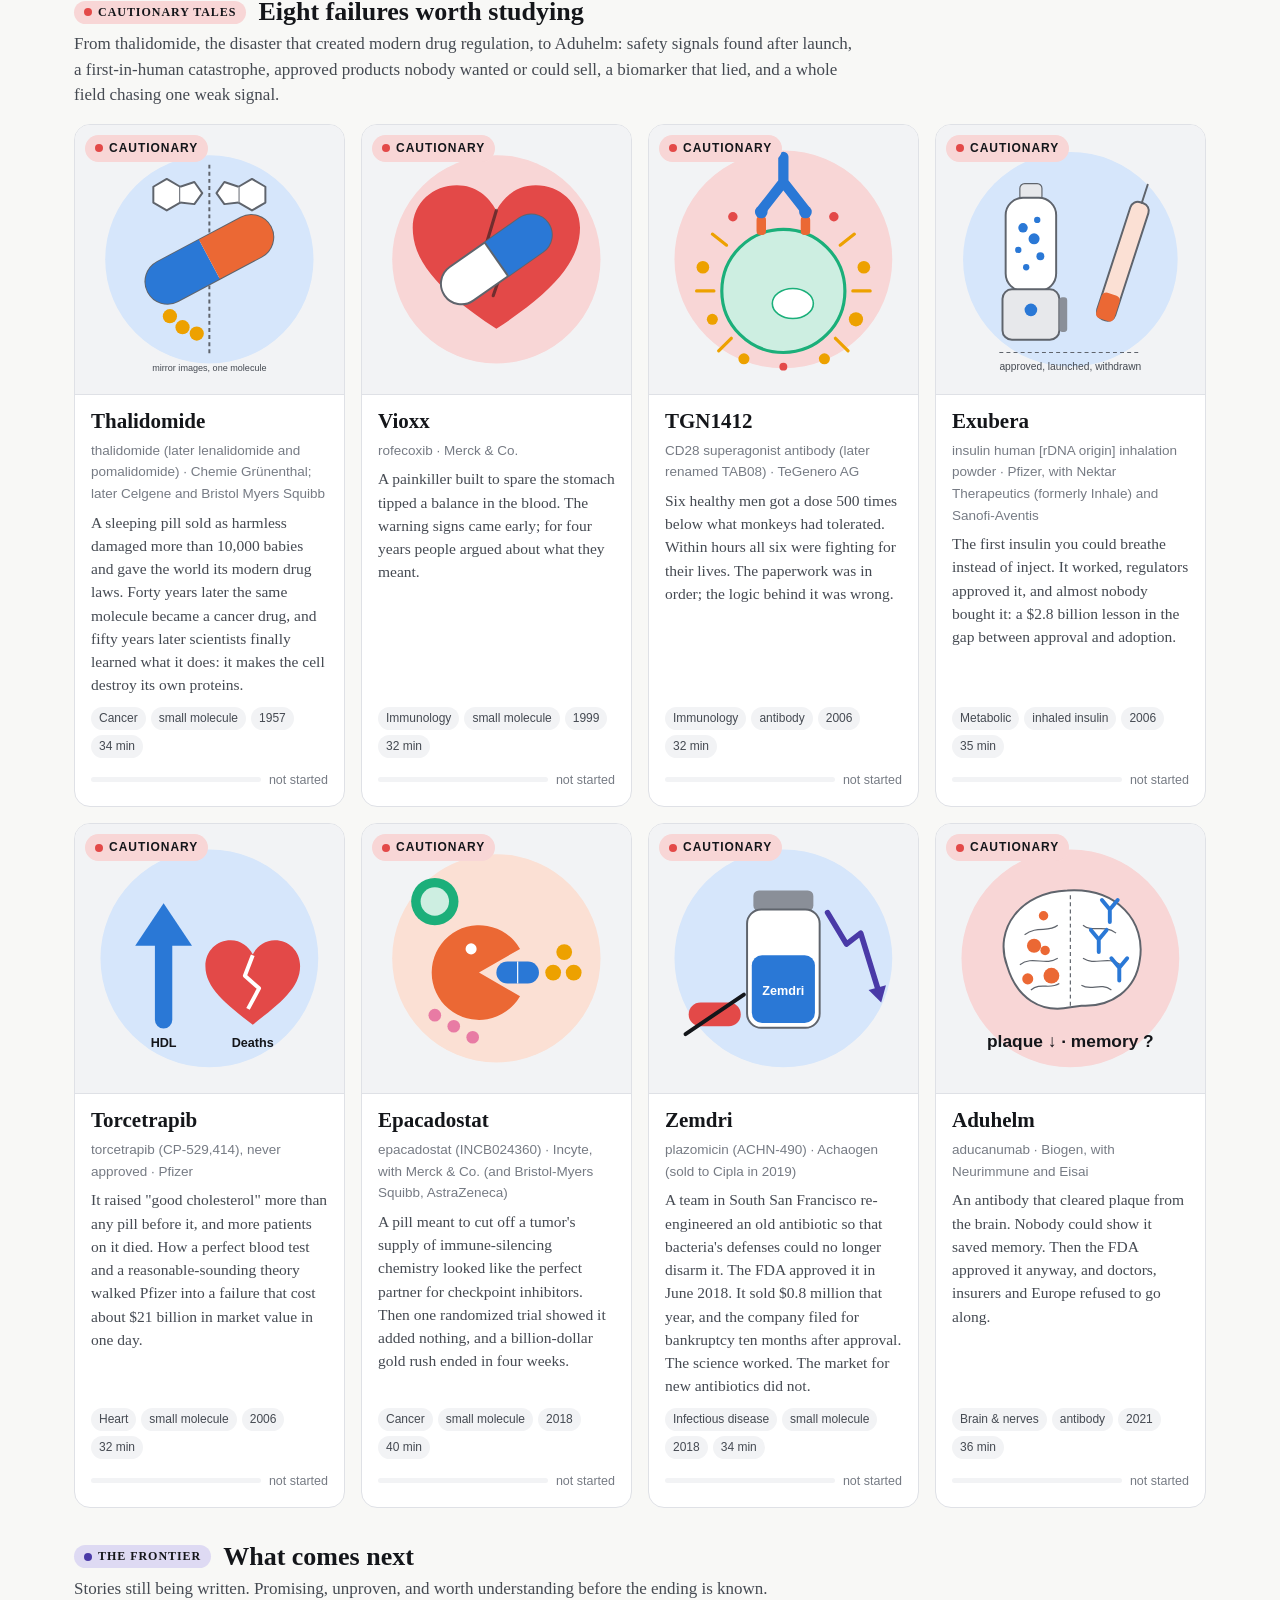
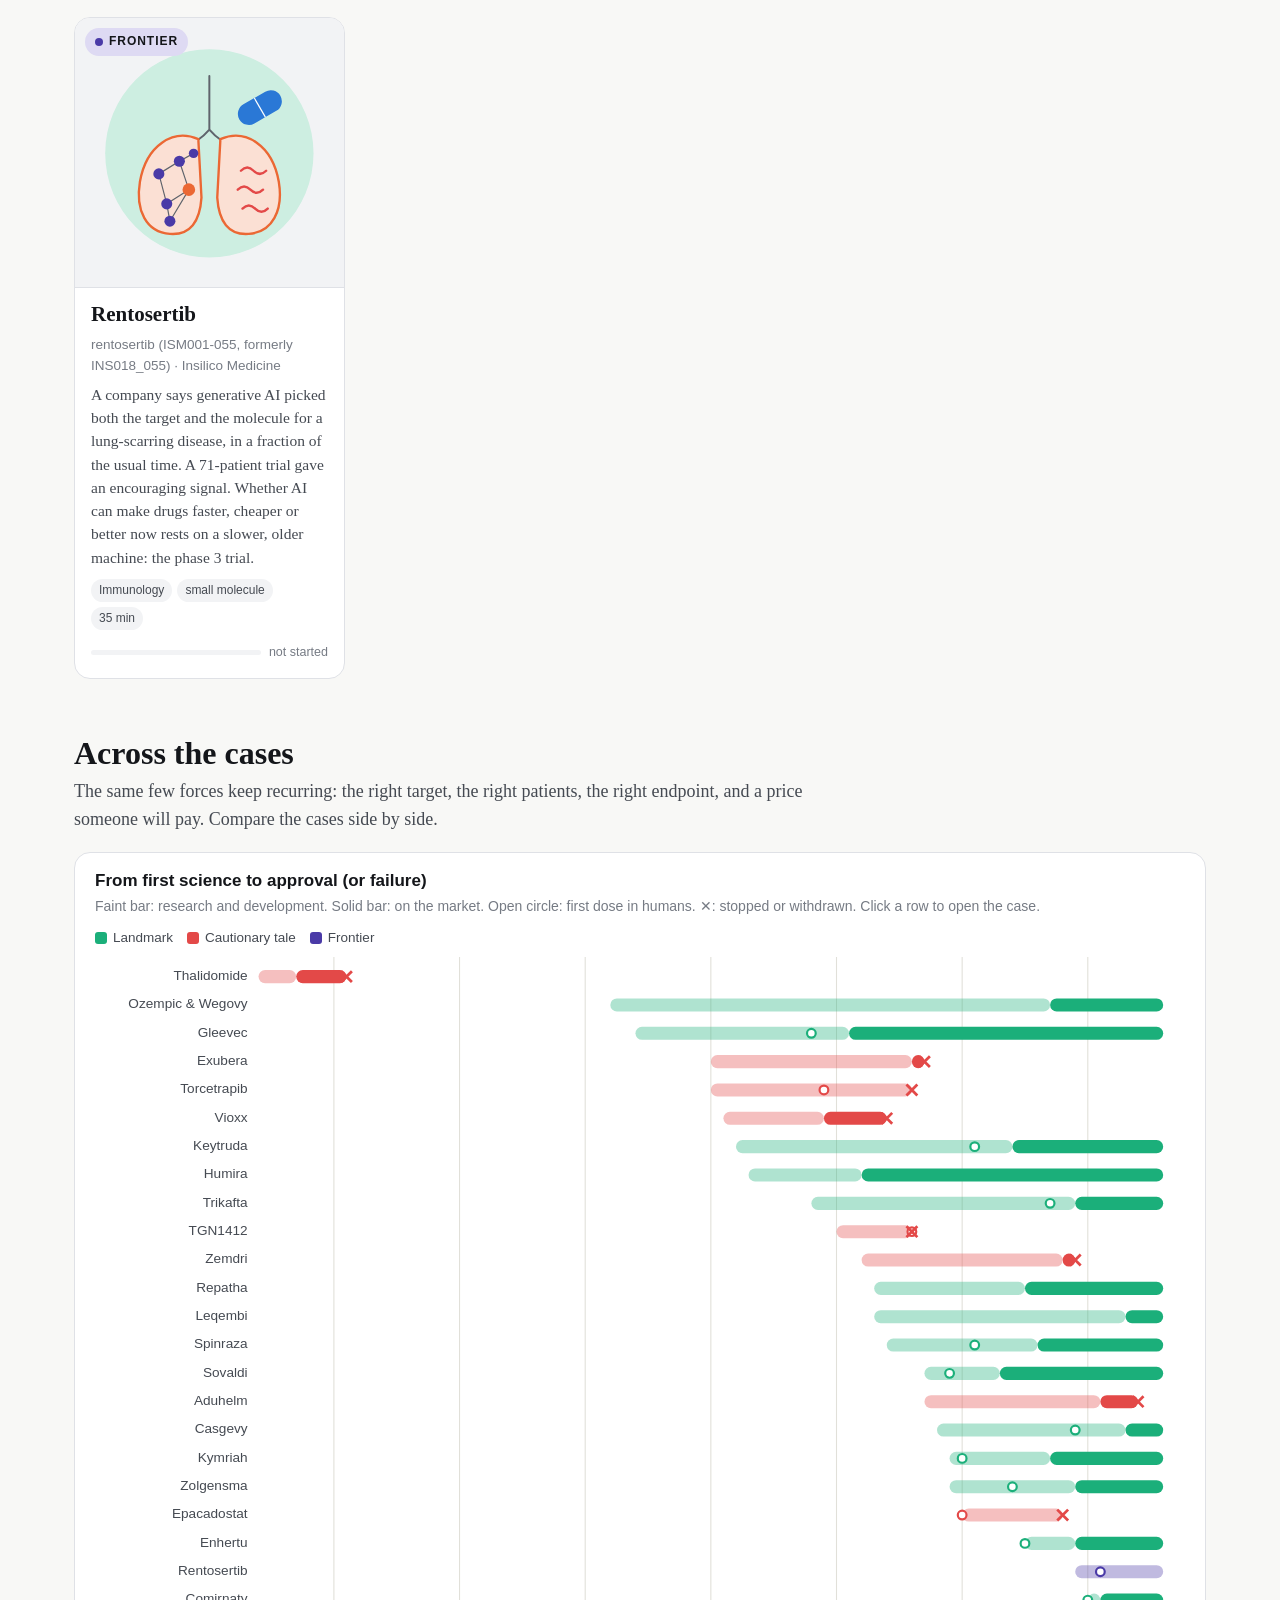
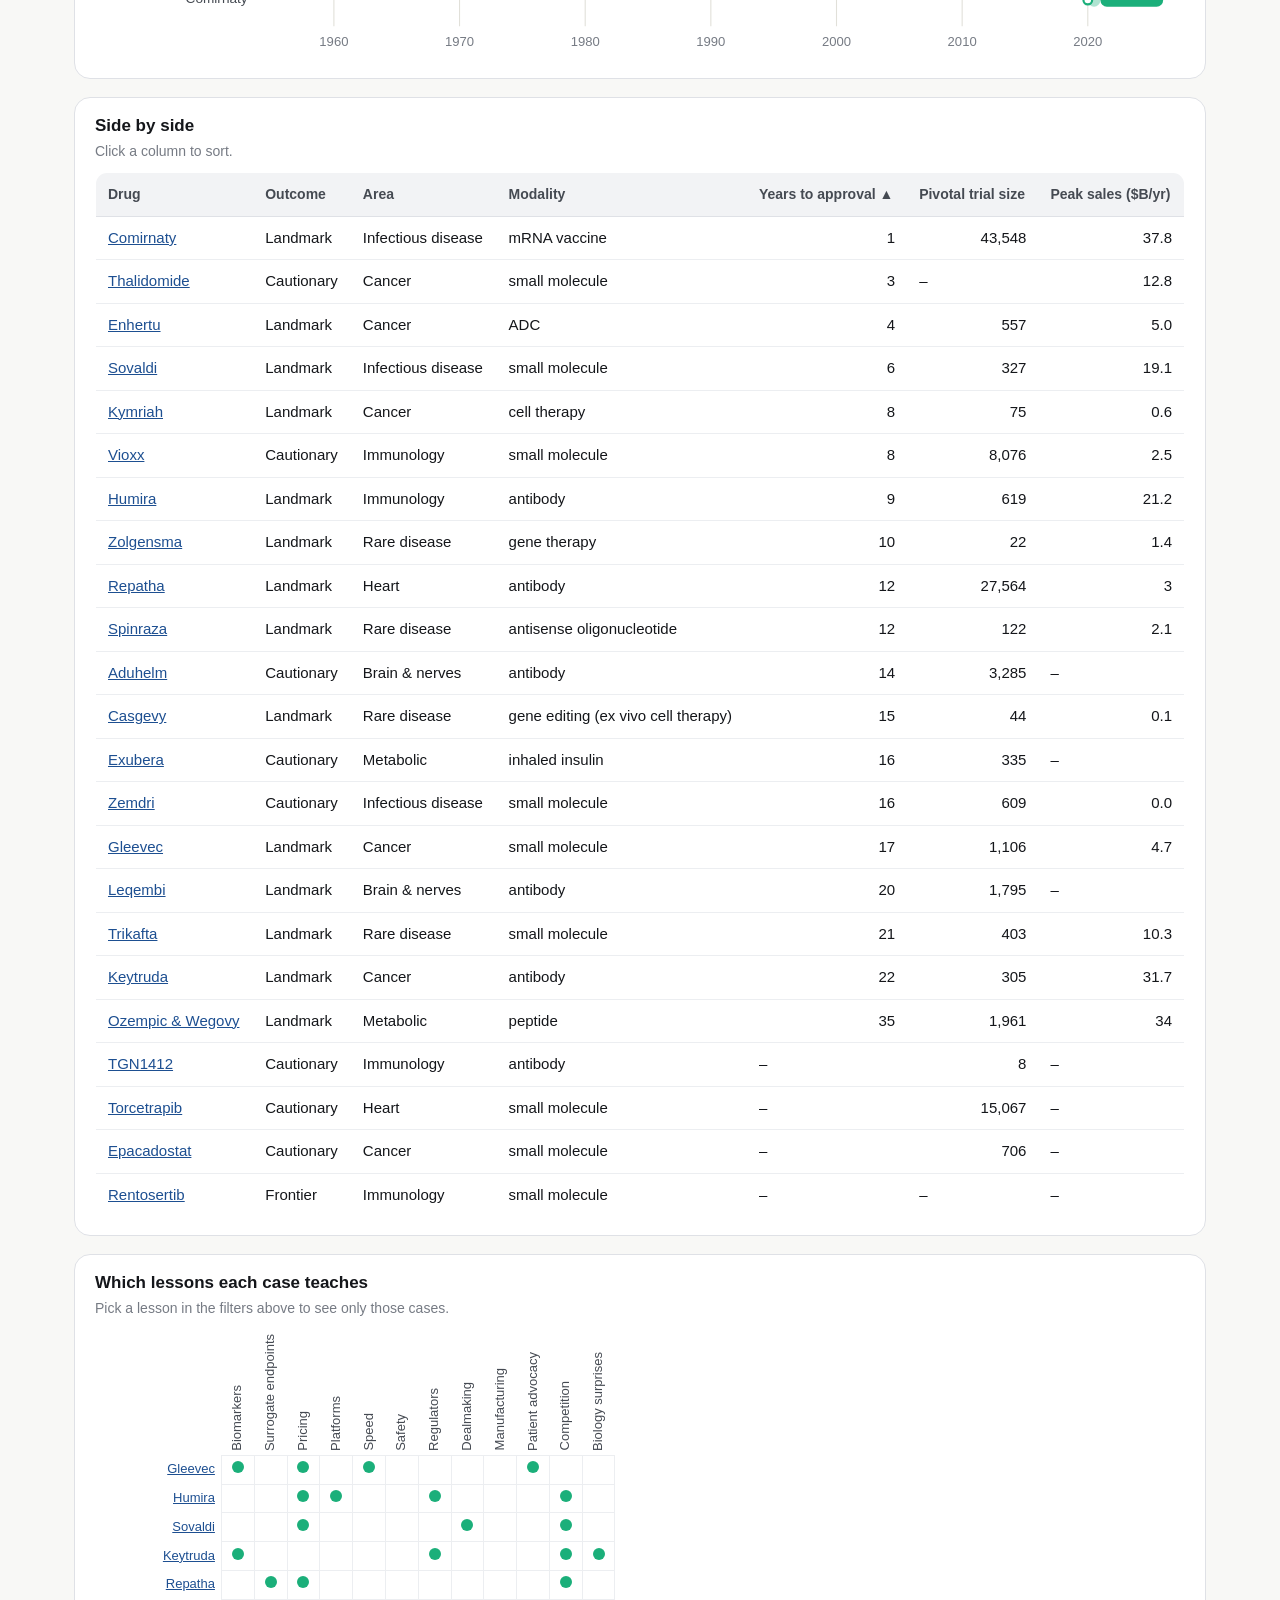
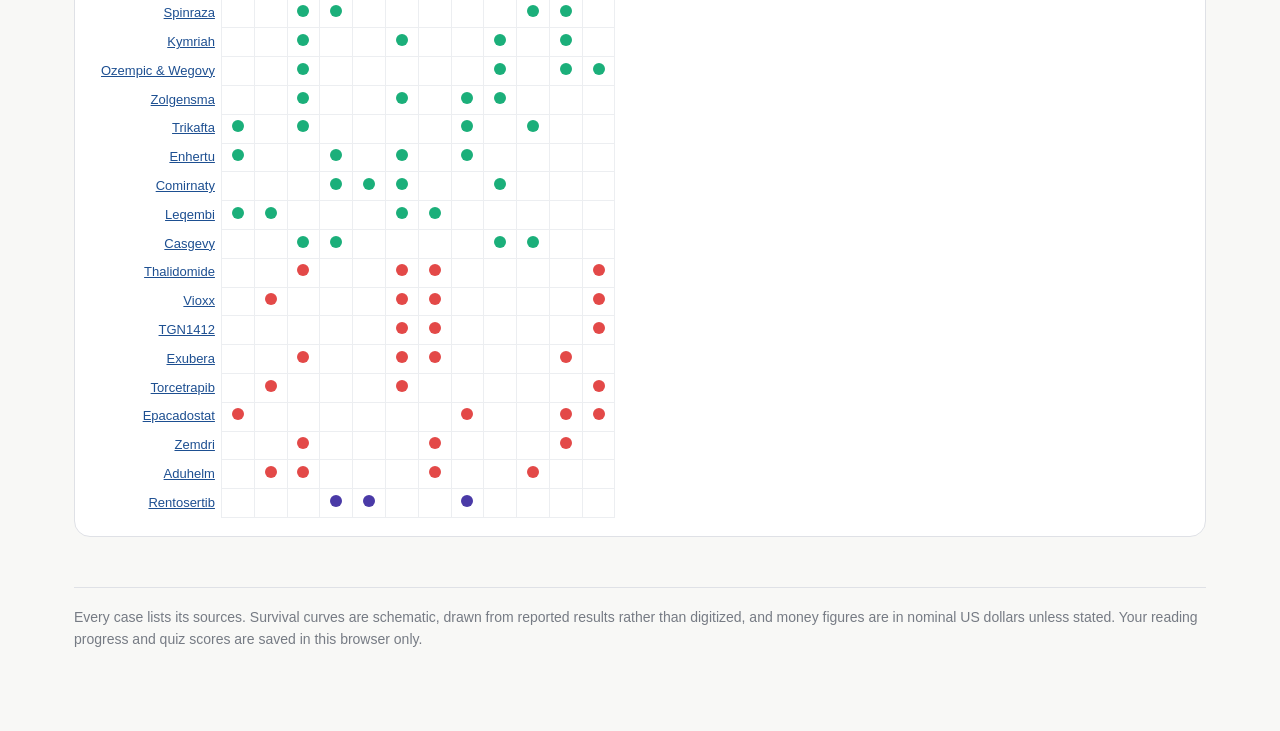
==== commit 20492a81: "Add five cases (Repatha, Casgevy, Thalidomide, Zemdri, Rentosertib) and a Frontier category - New ca" ====
--- a/index.html
+++ b/index.html
@@ -3,7 +3,7 @@
 <head>
 <meta charset="utf-8">
 <meta name="viewport" content="width=device-width, initial-scale=1">
-<title>Case Files: 12 landmark drugs and 6 famous failures</title>
+<title>Case Files: landmark drugs and famous failures</title>
 <link rel="stylesheet" href="shared/style.css">
 <style>
   .wrap { max-width: 1180px; margin: 0 auto; padding: 0 24px 80px; }
@@ -56,12 +56,12 @@
 </style>
 </head>
 <body>
-<div class="topbar"><a class="home" href="index.html">Case Files</a><span class="crumb">12 landmark drugs · 6 famous failures</span><span class="spacer"></span><button class="btn" id="themeBtn">◐ Theme</button></div>
+<div class="topbar"><a class="home" href="index.html">Case Files</a><span class="crumb" id="crumbCount">Landmark drugs · famous failures</span><span class="spacer"></span><button class="btn" id="themeBtn">◐ Theme</button></div>
 <div class="wrap">
   <header class="hubhero">
     <div>
       <h1>Case Files</h1>
-      <p>Eighteen drugs, told from the biology up: twelve that changed medicine, and six that failed in ways the industry still learns from.</p>
+      <p id="heroLine">Drugs told from the biology up: the ones that changed medicine, and the ones that failed in ways the industry still learns from.</p>
     </div>
     <div class="me" id="me"></div>
   </header>
@@ -80,6 +80,10 @@
 const THEMES = {'biomarkers': 'Biomarkers', 'surrogate-endpoints': 'Surrogate endpoints', 'pricing': 'Pricing', 'platform': 'Platforms', 'speed': 'Speed', 'safety': 'Safety', 'regulatory': 'Regulators', 'dealmaking': 'Dealmaking', 'manufacturing': 'Manufacturing', 'patient-advocacy': 'Patient advocacy', 'competition': 'Competition', 'biology-surprise': 'Biology surprises'};
 const AREAS = {oncology: 'Cancer', immunology: 'Immunology', metabolic: 'Metabolic', neuro: 'Brain & nerves', rare: 'Rare disease', infectious: 'Infectious disease', cardio: 'Heart'};
 const S = {kind: 'all', theme: null};
+const WORDS = ['zero', 'one', 'two', 'three', 'four', 'five', 'six', 'seven', 'eight', 'nine', 'ten', 'eleven', 'twelve', 'thirteen', 'fourteen', 'fifteen', 'sixteen', 'seventeen', 'eighteen', 'nineteen', 'twenty'];
+const word = n => WORDS[n] || String(n), cap = t => t[0].toUpperCase() + t.slice(1);
+const KIND = {success: ['Landmark', 'Landmarks', 'var(--win)'], failure: ['Cautionary', 'Cautionary tales', 'var(--loss)'], frontier: ['Frontier', 'The frontier', 'var(--il-6)']};
+const nKind = k => CASE_INDEX.filter(x => x.kind === k).length;
 let loaded = 0;
 // load every case file; missing ones just show as "in preparation"
 CASE_INDEX.forEach(k => { const sc = document.createElement('script'); sc.src = `cases/${k.id}.js`; sc.onload = sc.onerror = () => { if (++loaded === CASE_INDEX.length) render(); }; document.head.appendChild(sc); });
@@ -93,24 +97,25 @@
     <div class="l">cases read${quizzes.length ? ` · ${quizzes.length} quizzes taken, ${qp}% correct` : ''}</div>`;
   // filters
   const themesUsed = [...new Set(all.flatMap(k => (k.c && k.c.themes) || []))].filter(t => THEMES[t]);
-  document.getElementById('filters').innerHTML = `<span class="seg">${[['all', 'All 18'], ['success', 'Landmarks'], ['failure', 'Cautionary tales']].map(([k, l]) => `<button data-kind="${k}" aria-pressed="${S.kind === k}">${l}</button>`).join('')}</span>
+  document.getElementById('filters').innerHTML = `<span class="seg">${[['all', 'All ' + CASE_INDEX.length], ['success', 'Landmarks'], ['failure', 'Cautionary tales'], ...(nKind('frontier') ? [['frontier', 'Frontier']] : [])].map(([k, l]) => `<button data-kind="${k}" aria-pressed="${S.kind === k}">${l}</button>`).join('')}</span>
     <span style="color:var(--ink-3);font-size:14px;margin-left:8px">Lesson:</span>${themesUsed.map(t => `<button class="tchip" data-theme="${t}" aria-pressed="${S.theme === t}">${THEMES[t]}</button>`).join('')}`;
   document.getElementById('filters').onclick = e => { const b = e.target.closest('button'); if (!b) return;
     if (b.dataset.kind) S.kind = b.dataset.kind; if (b.dataset.theme) S.theme = S.theme === b.dataset.theme ? null : b.dataset.theme; render(); };
   const show = k => (S.kind === 'all' || k.kind === S.kind) && (!S.theme || (k.c && (k.c.themes || []).includes(S.theme)));
   const card = k => {
     const c = k.c, p = store.get('progress:' + k.id, 0) || 0, q = store.get('quiz:' + k.id, null);
-    if (!c) return `<div class="ccard pending"><div class="art"><span class="badge ${k.kind} k">${k.kind === 'failure' ? 'Cautionary' : 'Landmark'}</span></div><div class="body"><h3>${esc(k.brand)}</h3><div class="tag">In preparation.</div></div></div>`;
+    if (!c) return `<div class="ccard pending"><div class="art"><span class="badge ${k.kind} k">${KIND[k.kind][0]}</span></div><div class="body"><h3>${esc(k.brand)}</h3><div class="tag">In preparation.</div></div></div>`;
     const yr = c.facts && (c.facts.approval || c.facts.end);
-    return `<a class="ccard" href="case.html?id=${k.id}"><div class="art">${c.emblem || ''}<span class="badge ${k.kind} k">${k.kind === 'failure' ? 'Cautionary' : 'Landmark'}</span></div>
+    return `<a class="ccard" href="case.html?id=${k.id}"><div class="art">${c.emblem || ''}<span class="badge ${k.kind} k">${KIND[k.kind][0]}</span></div>
       <div class="body"><h3>${esc(c.brand)}</h3><div class="gen">${esc(c.generic || '')} · ${esc(c.company || '')}</div><div class="tag">${esc(String(c.tagline || '').replace(/\[\[([^\]|]+)(?:\|([^\]]+))?\]\]/g, (m, a, b) => b || a).replace(/<[^>]+>/g, ''))}</div>
       <div class="meta">${c.facts && AREAS[c.facts.area] ? `<span>${AREAS[c.facts.area]}</span>` : ''}${c.facts && c.facts.modality ? `<span>${esc(c.facts.modality)}</span>` : ''}${yr ? `<span>${yr}</span>` : ''}<span>${c.readingTime || 30} min</span></div>
       <div class="prog"><div class="bar"><i style="width:${p}%"></i></div>${q ? `quiz ${q.right}/${q.total}` : p ? p + '% read' : 'not started'}</div></div></a>`;
   };
-  const grp = (kind, title, blurb) => { const ks = all.filter(k => k.kind === kind && show(k)); return ks.length ? `<h2 class="grp-h"><span class="badge ${kind}">${kind === 'failure' ? 'Cautionary tales' : 'Landmarks'}</span>${title}</h2><p class="grp-p">${blurb}</p><div class="cards">${ks.map(card).join('')}</div>` : ''; };
+  const grp = (kind, title, blurb) => { const ks = all.filter(k => k.kind === kind && show(k)); return ks.length ? `<h2 class="grp-h"><span class="badge ${kind}">${KIND[kind][1]}</span>${title}</h2><p class="grp-p">${blurb}</p><div class="cards">${ks.map(card).join('')}</div>` : ''; };
   document.getElementById('groups').innerHTML =
-    grp('success', 'Twelve drugs that changed medicine', 'Roughly in order of approval, from the first targeted cancer drug to the first drug to slow Alzheimer\'s. Each one also changed the business: pricing, platforms, deals, or how trials are run.') +
-    grp('failure', 'Six failures worth studying', 'A safety signal found after launch, a first-in-human disaster, an approved product nobody wanted, a biomarker that lied, a whole field chasing one weak signal, and a regulatory decision that damaged trust.');
+    grp('success', `${cap(word(nKind('success')))} drugs that changed medicine`, 'Roughly in order of approval, from the first targeted cancer drug to the first CRISPR gene-editing therapy. Each one also changed the business: pricing, platforms, deals, or how trials are run.') +
+    grp('failure', `${cap(word(nKind('failure')))} failures worth studying`, 'From thalidomide, the disaster that created modern drug regulation, to Aduhelm: safety signals found after launch, a first-in-human catastrophe, approved products nobody wanted or could sell, a biomarker that lied, and a whole field chasing one weak signal.') +
+    grp('frontier', 'What comes next', 'Stories still being written. Promising, unproven, and worth understanding before the ending is known.');
   renderAcross(all.filter(k => k.c));
 }
 
@@ -127,7 +132,7 @@
   for (let y = Math.ceil(y0 / 10) * 10; y <= y1; y += 10) svg += `<line class="grid" x1="${X(y)}" x2="${X(y)}" y1="0" y2="${H - 24}"/><text x="${X(y)}" y="${H - 6}" text-anchor="middle">${y}</text>`;
   lanes.forEach((k, i) => {
     const f = k.c.facts, y = i * lh + 8, win = k.kind === 'success', endY = f.end || (win ? now : (f.approval || now));
-    const col = win ? 'var(--win)' : 'var(--loss)';
+    const col = KIND[k.kind][2];
     svg += `<text class="lbl" x="${L - 10}" y="${y + 13}" text-anchor="end">${esc(k.c.brand)}</text>`;
     svg += `<rect x="${X(f.start)}" y="${y + 4}" width="${Math.max(2, X(f.approval || endY) - X(f.start))}" height="12" rx="6" fill="${col}" opacity=".35"/>`;
     if (f.approval) svg += `<rect x="${X(f.approval)}" y="${y + 4}" width="${Math.max(2, X(endY) - X(f.approval))}" height="12" rx="6" fill="${col}"/>`;
@@ -138,7 +143,7 @@
   });
   svg += '</svg>';
   // 2. comparison table
-  const cols = [['brand', 'Drug', k => k.c.brand], ['kind', 'Outcome', k => k.kind === 'failure' ? 'Cautionary' : 'Landmark'], ['area', 'Area', k => AREAS[(k.c.facts || {}).area] || ''],
+  const cols = [['brand', 'Drug', k => k.c.brand], ['kind', 'Outcome', k => KIND[k.kind][0]], ['area', 'Area', k => AREAS[(k.c.facts || {}).area] || ''],
     ['mod', 'Modality', k => (k.c.facts || {}).modality || ''], ['yrs', 'Years to approval', k => (k.c.facts || {}).approval && k.c.facts.start ? k.c.facts.approval - k.c.facts.start : null],
     ['n', 'Pivotal trial size', k => (k.c.facts || {}).pivotalN ?? null], ['sales', 'Peak sales ($B/yr)', k => (k.c.facts || {}).peakSalesB ?? null]];
   const sortKey = S.sort || 'yrs', dir = S.dir || 1, get = cols.find(c => c[0] === sortKey)[2];
@@ -148,10 +153,10 @@
   // 3. theme matrix
   const themes = Object.keys(THEMES).filter(t => ks.some(k => (k.c.themes || []).includes(t)));
   const matrix = `<div class="matrix"><table><thead><tr><th></th>${themes.map(t => `<th class="rot"><div>${THEMES[t]}</div></th>`).join('')}</tr></thead><tbody>
-    ${ks.map(k => `<tr><th style="text-align:right"><a href="case.html?id=${k.id}">${esc(k.c.brand)}</a></th>${themes.map(t => `<td>${(k.c.themes || []).includes(t) ? `<span class="d" style="background:${k.kind === 'failure' ? 'var(--loss)' : 'var(--win)'}" data-tip="${esc(`<b>${esc(k.c.brand)}</b>: ${THEMES[t]}`)}"></span>` : ''}</td>`).join('')}</tr>`).join('')}</tbody></table></div>`;
+    ${ks.map(k => `<tr><th style="text-align:right"><a href="case.html?id=${k.id}">${esc(k.c.brand)}</a></th>${themes.map(t => `<td>${(k.c.themes || []).includes(t) ? `<span class="d" style="background:${KIND[k.kind][2]}" data-tip="${esc(`<b>${esc(k.c.brand)}</b>: ${THEMES[t]}`)}"></span>` : ''}</td>`).join('')}</tr>`).join('')}</tbody></table></div>`;
   el.innerHTML = `<h2>Across the cases</h2><p>The same few forces keep recurring: the right target, the right patients, the right endpoint, and a price someone will pay. Compare the cases side by side.</p>
     <div class="panel"><h3>From first science to approval (or failure)</h3><div class="sub">Faint bar: research and development. Solid bar: on the market. Open circle: first dose in humans. ✕: stopped or withdrawn. Click a row to open the case.</div>
-      <div class="legend"><span><span class="sw" style="background:var(--win)"></span>Landmark</span><span><span class="sw" style="background:var(--loss)"></span>Cautionary tale</span></div>${svg}</div>
+      <div class="legend"><span><span class="sw" style="background:var(--win)"></span>Landmark</span><span><span class="sw" style="background:var(--loss)"></span>Cautionary tale</span><span><span class="sw" style="background:var(--il-6)"></span>Frontier</span></div>${svg}</div>
     <div class="panel"><h3>Side by side</h3><div class="sub">Click a column to sort.</div>${table}</div>
     <div class="panel"><h3>Which lessons each case teaches</h3><div class="sub">Pick a lesson in the filters above to see only those cases.</div>${matrix}</div>`;
   el.querySelector('table.cmp thead').onclick = e => { const th = e.target.closest('th'); if (!th) return; S.dir = S.sort === th.dataset.k ? -(S.dir || 1) : 1; S.sort = th.dataset.k; renderAcross(ks); };
--- a/shared/style.css
+++ b/shared/style.css
@@ -66,6 +66,7 @@
 @media (max-width: 800px) { .hero { grid-template-columns: 1fr; } .hero .emblem { max-width: 240px; } }
 .badge { display: inline-flex; align-items: center; gap: 6px; font-size: 12px; font-weight: 650; letter-spacing: .08em; text-transform: uppercase; padding: 4px 10px; border-radius: 999px; }
 .badge.success { background: var(--win-s); color: var(--ink); } .badge.success::before { content: ""; width: 8px; height: 8px; border-radius: 50%; background: var(--win); }
+.badge.frontier { background: var(--il-6s); color: var(--ink); } .badge.frontier::before { content: ""; width: 8px; height: 8px; border-radius: 50%; background: var(--il-6); }
 .badge.failure { background: var(--loss-s); color: var(--ink); } .badge.failure::before { content: ""; width: 8px; height: 8px; border-radius: 50%; background: var(--loss); }
 .hero h1 { font: 700 44px/1.1 var(--serif); margin: 14px 0 6px; letter-spacing: -.01em; }
 .hero .generic { font-size: 18px; color: var(--ink-2); margin-bottom: 14px; }
